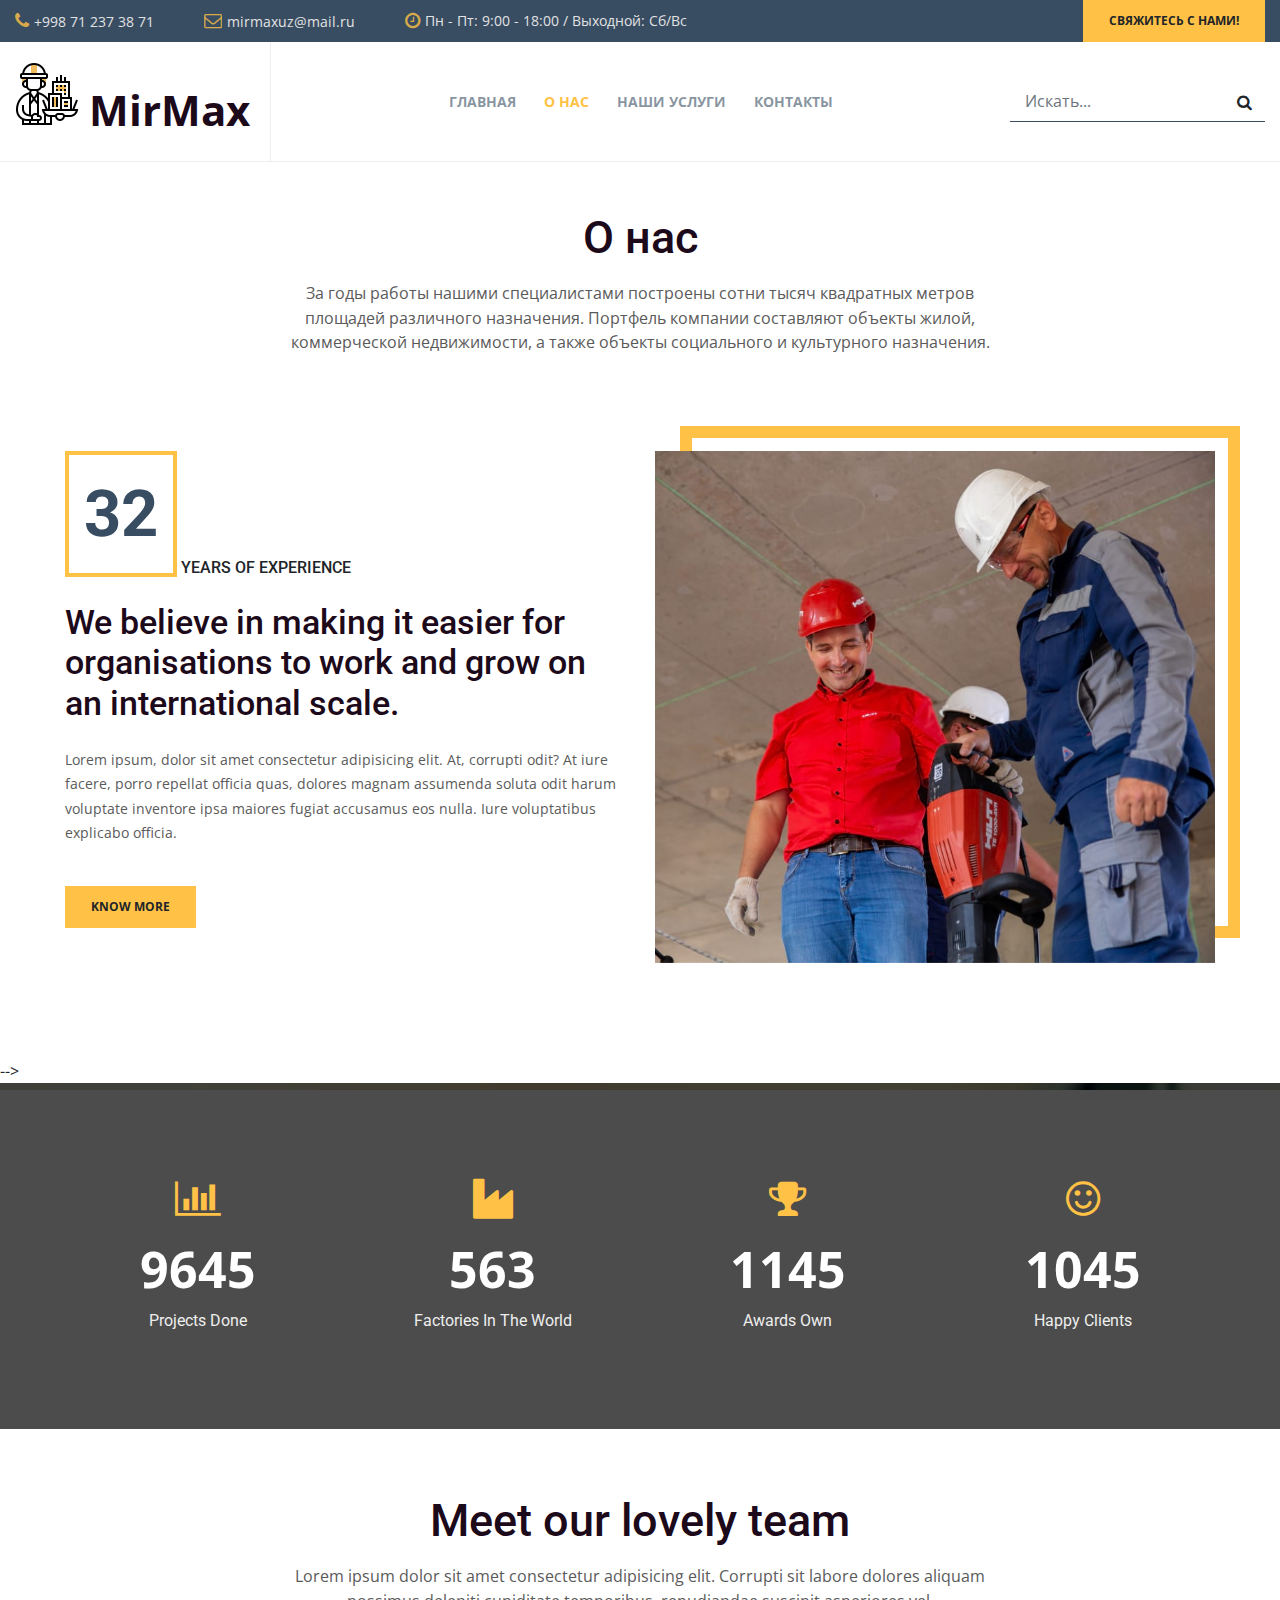
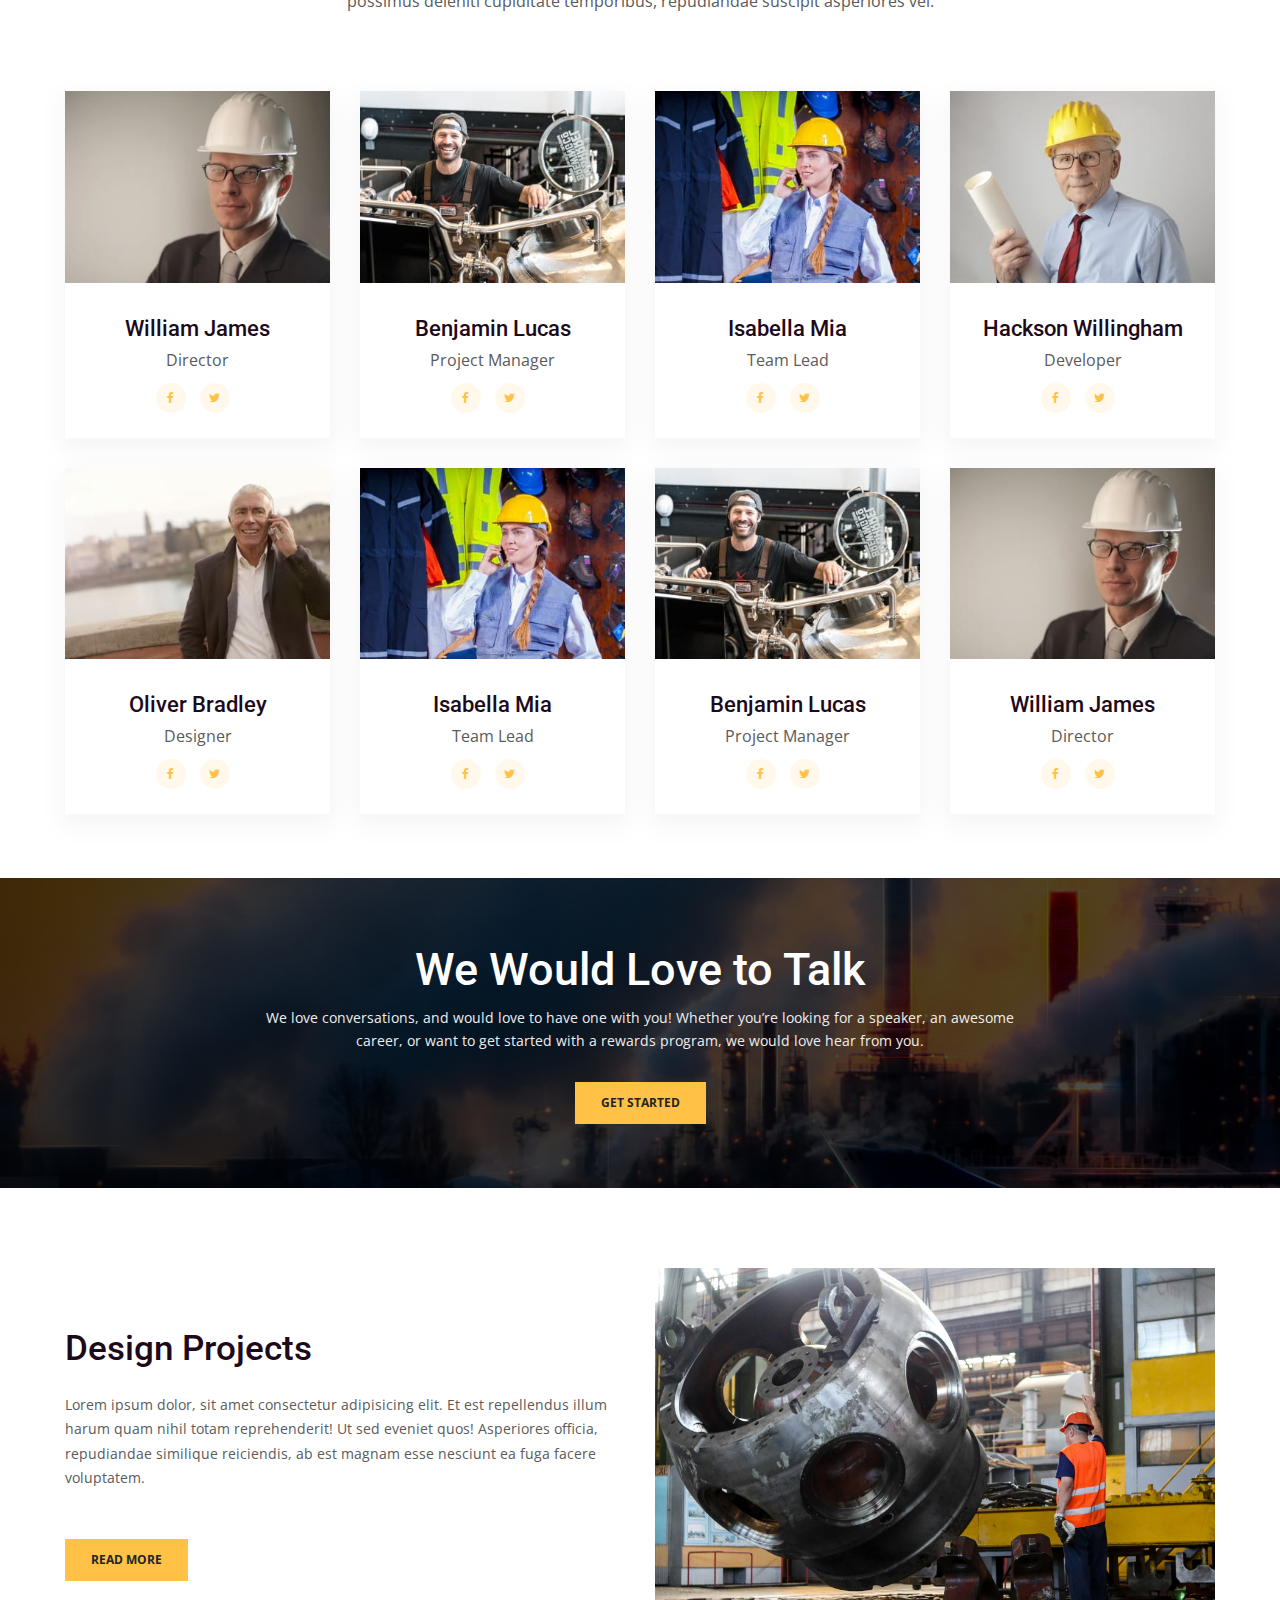
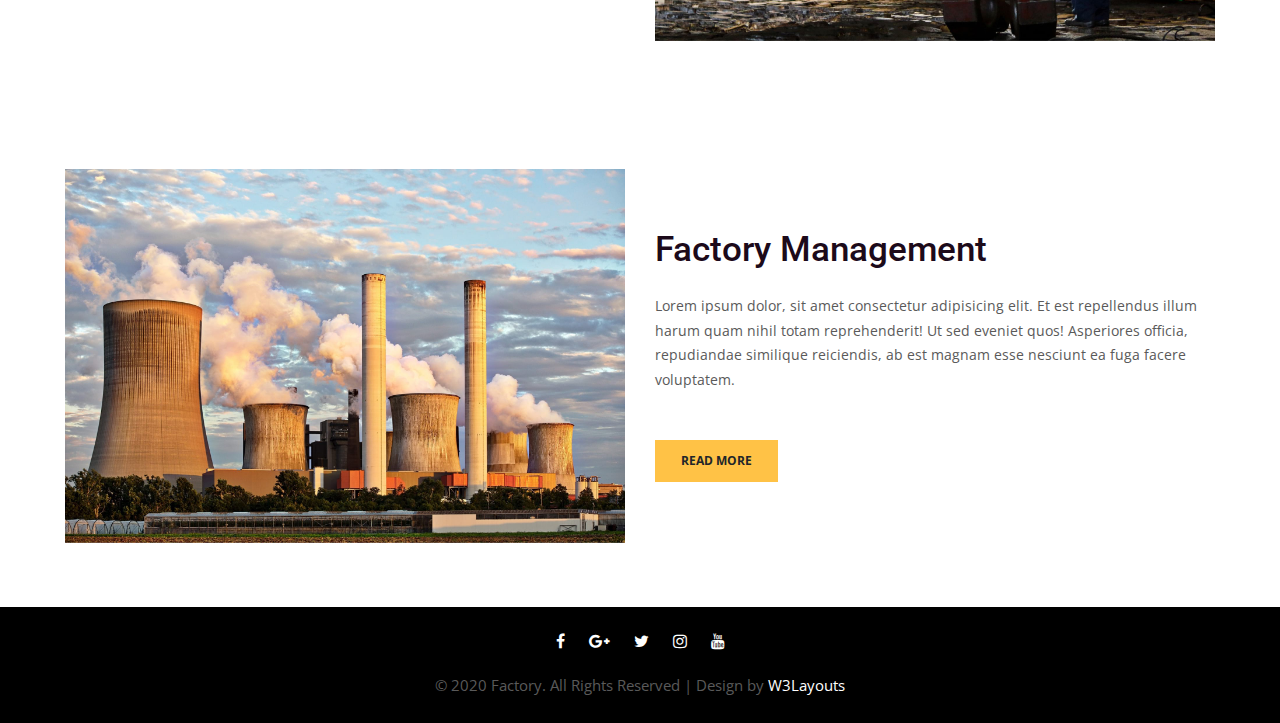
==== about.html @ 3bc9c76c "Add files via upload" ====
<!--
Author: W3layouts
Author URL: http://w3layouts.com
-->
<!doctype html>
<html lang="en">

<head>
  <!-- Required meta tags -->
  <meta charset="utf-8">
  <meta name="viewport" content="width=device-width, initial-scale=1, shrink-to-fit=no">

  <title>Factory an Industrial Category Bootstrap Responsive Website Template - About :: W3Layouts</title>

  <!-- Template CSS -->
  <link rel="stylesheet" href="assets/css/style-starter.css">

  <!-- web fonts -->
  <link href="//fonts.googleapis.com/css?family=Roboto:100,300,400,500,700,900&display=swap" rel="stylesheet">
  <link href="//fonts.googleapis.com/css?family=Open+Sans:300,400,600,700,800&display=swap" rel="stylesheet">
  <!-- /web fonts -->
  
</head>

<body>
<!-- top-header-strip -->
<header class="w3l-top-header-strip">
	<div class="hero-header-11">
		<div class="hero-header-11-content">
			<div class="main-header">
				<div class="container-fluid">
					<div class="d-grid grid-columns-auto">
						<div class="right-grid align-left d-grid">
							<div class="quick-links">
								<ul>
									<li>
										<span class="fa fa-phone" aria-hidden="true"></span>
										<a href="tel:+123-456-789">+998 71 237 38 71 </a>
									</li>
									<li>
										<span class="fa fa-envelope-o" aria-hidden="true"></span>
										<a href="mailto:mirmaxuz@mail.ru">mirmaxuz</a>@mail.ru</a></li>
									<li class="mobile-none">
										<span class="fa fa-clock-o" aria-hidden="true"></span>
										<p>Пн - Пт: 9:00 - 18:00 / Выходной: Сб/Вс</p>
									</li>
								</ul>
							</div>
							<div class="button align-right">
								<a href="contact.html" class="btn btn-primary theme-button">Свяжитесь с нами!</a>
							</div>
						</div>
					</div>
				</div>
			</div>
		</div>
	</div>
</header>
<!-- //top-header-strip -->

<!-- header -->
<header class="w3l-header">
	<div class="hero-header-11">
		<div class="hero-header-11-content">
			<div class="container-fluid">
				<nav class="navbar navbar-expand-lg navbar-light py-0 px-0">
					<a class="navbar-brand" href="index.html"><img src="assets/images/architect2.png" alt="" />MirMax</a>
					<!-- if logo is image enable this   
				<a class="navbar-brand" href="#index.html">
						<img src="image-path" alt="Your logo" title="Your logo" style="height:35px;" />
				</a> -->
					<button class="navbar-toggler collapsed" type="button" data-toggle="collapse" data-target="#navbarSupportedContent"
						aria-controls="navbarSupportedContent" aria-expanded="false" aria-label="Toggle navigation">
						<span class="navbar-toggler-icon fa icon-expand fa-bars"></span>
						<span class="navbar-toggler-icon fa icon-close fa-times"></span>
					</button>

					<div class="collapse navbar-collapse" id="navbarSupportedContent">
						<ul class="navbar-nav mx-auto">
							<li class="nav-item">
								<a class="nav-link" href="index.html">Главная <span class="sr-only">(current)</span></a>
							</li>
							<li class="nav-item active @@about-active">
								<a class="nav-link" href="about.html">О нас</a>
							</li>
							<li class="nav-item @@services-active">
								<a class="nav-link" href="services.html">Наши услуги</a>
							</li>
							<li class="nav-item  @@contact-active">
								<a class="nav-link" href="contact.html">Контакты</a>
							</li>
						</ul>
						<div class="form-inline ml-lg-3">
							<form action="#search-results" class="form-inline position-relative my-2 my-lg-0">
								<input class="form-control search" type="search" placeholder="Искать..." aria-label="Search" required>
								<button class="btn btn-search position-absolute" type="submit"><span class="fa fa-search" aria-hidden="true"></span></button>
							</form>
						</div>
					</div>
				</nav>
			</div>
		</div>
	</div>
</header>
<!-- //header -->
<div class="container pt-5" id="about">
  <div class="header-section text-center">
    <h2>О нас</h2>
    <p class="mt-3 mb-0">За годы работы нашими специалистами построены сотни тысяч квадратных метров площадей различного назначения.

      Портфель компании составляют объекты жилой, коммерческой недвижимости, а также объекты социального и культурного назначения.</p>
  </div>
</div>
<section class="w3l-about1" id="about">
   <div class="new-block py-5"> 
    <div class="container py-lg-5 py-md-4">
      <div class="row middle-section">
        <div class="col-lg-6 section-width align-self">
          <h5><span>32</span> years of experience</h5>
          <h2>We believe in making it easier for organisations to work and grow on an international scale.</h2>
          <p class="mt-4 pb-3">Lorem ipsum, dolor sit amet consectetur adipisicing elit. At, corrupti odit? At iure facere,
            porro repellat officia quas, dolores magnam assumenda soluta odit
            harum
            voluptate inventore ipsa maiores fugiat accusamus eos nulla. Iure voluptatibus explicabo officia.</p>
          <a href="about.html" class="btn btn-primary theme-button mt-4"> Know more</a>
        </div>
        <div class="col-lg-6 history-info mt-lg-0 mt-5 pt-lg-0 pt-md-4">
          <div class="position-relative img-border">
            <img src="assets/images/about.jpg" class="img-fluid video-popup-image" alt="about-image">
          </div>
        </div>
      </div>
    </div>
  </div> -->
</section>
<!-- stats -->
<section class="w3l-stats py-lg-5 py-4" id="stats">
  <div class="gallery-inner container py-md-5 py-4">
    <div class="row stats-con text-white">
      <div class="col-sm-3 col-6 stats_info counter_grid">
        <span class="fa fa-bar-chart"></span>
        <p class="counter">9645</p>
        <h4>Projects Done</h4>
      </div>
      <div class="col-sm-3 col-6 stats_info counter_grid1">
        <span class="fa fa-industry"></span>
        <p class="counter">563</p>
        <h4>Factories in the world</h4>
      </div>
      <div class="col-sm-3 col-6 stats_info counter_grid mt-sm-0 mt-5">
        <span class="fa fa-trophy"></span>
        <p class="counter">1145</p>
        <h4>Awards own</h4>
      </div>
      <div class="col-sm-3 col-6 stats_info counter_grid2 mt-sm-0 mt-5">
        <span class="fa fa-smile-o"></span>
        <p class="counter">1045</p>
        <h4>Happy Clients</h4>
      </div>
    </div>
  </div>
</section>
<!-- //stats -->
<section class="w3l-team" id="team">
  <div class="teams1 py-5">
    <div class="container py-lg-3">
      <div class="header-section text-center">
        <h3>Meet our lovely team</h3>
        <p class="mt-3 mb-5">Lorem ipsum dolor sit amet consectetur adipisicing elit. Corrupti sit labore dolores aliquam possimus deleniti cupiditate temporibus, repudiandae suscipit asperiores vel.</p>
        <div class="row text-center">
          <div class="item col-lg-3 col-md-4 col-sm-6">
            <div class="d-grid team-info">
              <div class="column">
                <a href="#url"><img src="assets/images/team1.jpg" alt="" class="img-fluid team-image" /></a>
              </div>
              <div class="column">
                <h3 class="name-pos"><a href="#url">William James</a></h3>
                <p>Director</p>
                <div class="social">
                  <a href="#facebook" class="facebook"><span class="fa fa-facebook" aria-hidden="true"></span></a>
                  <a href="#twitter" class="twitter"><span class="fa fa-twitter" aria-hidden="true"></span></a>
                </div>
              </div>
            </div>
          </div>
          <div class="item col-lg-3 col-md-4 col-sm-6">
            <div class="d-grid team-info">
              <div class="column">
                <a href="#url"><img src="assets/images/team2.jpg" alt="" class="img-fluid team-image" /></a>
              </div>
              <div class="column">
                <h3 class="name-pos"><a href="#url">Benjamin Lucas</a></h3>
                <p>Project Manager</p>
                <div class="social">
                  <a href="#facebook" class="facebook"><span class="fa fa-facebook" aria-hidden="true"></span></a>
                  <a href="#twitter" class="twitter"><span class="fa fa-twitter" aria-hidden="true"></span></a>
                </div>
              </div>
            </div>
          </div>
          <div class="item col-lg-3 col-md-4 col-sm-6">
            <div class="d-grid team-info">
              <div class="column">
                <a href="#url"><img src="assets/images/team3.jpg" alt="" class="img-fluid team-image" /></a>
              </div>
              <div class="column">
                <h3 class="name-pos"><a href="#url">Isabella Mia</a></h3>
                <p>Team Lead</p>
                <div class="social">
                  <a href="#facebook" class="facebook"><span class="fa fa-facebook" aria-hidden="true"></span></a>
                  <a href="#twitter" class="twitter"><span class="fa fa-twitter" aria-hidden="true"></span></a>
                </div>
              </div>
            </div>
          </div>
          <div class="item col-lg-3 col-md-4 col-sm-6">
            <div class="d-grid team-info">
              <div class="column">
                <a href="#url"><img src="assets/images/team4.jpg" alt="" class="img-fluid team-image" /></a>
              </div>
              <div class="column">
                <h3 class="name-pos"><a href="#url">Hackson Willingham</a></h3>
                <p>Developer</p>
                <div class="social">
                  <a href="#facebook" class="facebook"><span class="fa fa-facebook" aria-hidden="true"></span></a>
                  <a href="#twitter" class="twitter"><span class="fa fa-twitter" aria-hidden="true"></span></a>
                </div>
              </div>
            </div>
          </div>
          <div class="item col-lg-3 col-md-4 col-sm-6">
            <div class="d-grid team-info">
              <div class="column">
                <a href="#url"><img src="assets/images/team5.jpg" alt="" class="img-fluid team-image" /></a>
              </div>
              <div class="column">
                <h3 class="name-pos"><a href="#url">Oliver Bradley</a></h3>
                <p>Designer</p>
                <div class="social">
                  <a href="#facebook" class="facebook"><span class="fa fa-facebook" aria-hidden="true"></span></a>
                  <a href="#twitter" class="twitter"><span class="fa fa-twitter" aria-hidden="true"></span></a>
                </div>
              </div>
            </div>
          </div>
          <div class="item col-lg-3 col-md-4 col-sm-6">
            <div class="d-grid team-info">
              <div class="column">
                <a href="#url"><img src="assets/images/team3.jpg" alt="" class="img-fluid team-image" /></a>
              </div>
              <div class="column">
                <h3 class="name-pos"><a href="#url">Isabella Mia</a></h3>
                <p>Team Lead</p>
                <div class="social">
                  <a href="#facebook" class="facebook"><span class="fa fa-facebook" aria-hidden="true"></span></a>
                  <a href="#twitter" class="twitter"><span class="fa fa-twitter" aria-hidden="true"></span></a>
                </div>
              </div>
            </div>
          </div>
          <div class="item col-lg-3 col-md-4 col-sm-6">
            <div class="d-grid team-info">
              <div class="column">
                <a href="#url"><img src="assets/images/team2.jpg" alt="" class="img-fluid team-image" /></a>
              </div>
              <div class="column">
                <h3 class="name-pos"><a href="#url">Benjamin Lucas</a></h3>
                <p>Project Manager</p>
                <div class="social">
                  <a href="#facebook" class="facebook"><span class="fa fa-facebook" aria-hidden="true"></span></a>
                  <a href="#twitter" class="twitter"><span class="fa fa-twitter" aria-hidden="true"></span></a>
                </div>
              </div>
            </div>
          </div>
          
          <div class="item col-lg-3 col-md-4 col-sm-6">
            <div class="d-grid team-info">
              <div class="column">
                <a href="#url"><img src="assets/images/team1.jpg" alt="" class="img-fluid team-image" /></a>
              </div>
              <div class="column">
                <h3 class="name-pos"><a href="#url">William James</a></h3>
                <p>Director</p>
                <div class="social">
                  <a href="#facebook" class="facebook"><span class="fa fa-facebook" aria-hidden="true"></span></a>
                  <a href="#twitter" class="twitter"><span class="fa fa-twitter" aria-hidden="true"></span></a>
                </div>
              </div>
            </div>
          </div>
        </div>
      </div>
    </div>
  </div>
</section>
<section class="w3l-about2 py-5">
  <div class="container py-lg-3">
    <div class="header-section white text-center">
      <h3>We Would Love to Talk</h3>
      <p>We love conversations, and would love to have one with you! Whether you’re looking for a speaker, an awesome career, or want to get started with a rewards program, we would love hear from you.</p>
    </div>
    <a href="contact.html" class="theme-button btn-primary btn">Get Started</a>

  </div>
</section>
<!-- about -->
<section class="w3l-about3 py-5">
    <div class="container py-lg-3 mt-3">
        <div class="row align-items-center">
            <div class="col-md-6 book-info">
                <h3 class="mb-md-4 mb-3">Design Projects</h3>
                <p class="mb-md-5 mb-4">Lorem ipsum dolor, sit amet consectetur adipisicing elit. Et est repellendus illum harum quam nihil totam reprehenderit! Ut sed eveniet quos! Asperiores officia, repudiandae similique reiciendis, ab est magnam esse nesciunt ea fuga facere voluptatem.</p>
                <a href="#URL" class="btn btn-primary theme-button">Read More</a>
            </div>
            <div class="col-md-6 mt-md-0 mt-4">
               <img src="assets/images/mainslide3.jpg" class="img-fluid" alt="" />
            </div>
        </div>
    </div>
</section>
<!-- //about -->
<!-- about -->
<section class="w3l-about3 py-5">
    <div class="container py-lg-3">
        <div class="row align-items-center">
            <div class="col-md-6">
               <img src="assets/images/mainslide1.jpg" class="img-fluid" alt="" />
            </div>
            <div class="col-md-6 book-info mt-md-0 mt-4">
                <h3 class="mb-md-4 mb-3">Factory Management</h3>
                <p class="mb-md-5 mb-4">Lorem ipsum dolor, sit amet consectetur adipisicing elit. Et est repellendus illum harum quam nihil totam reprehenderit! Ut sed eveniet quos! Asperiores officia, repudiandae similique reiciendis, ab est magnam esse nesciunt ea fuga facere voluptatem.</p>
                <a href="#URL" class="btn btn-primary theme-button">Read More</a>
            </div>
        </div>
    </div>
</section>
<!-- //about -->

<!-- footer -->
<footer class="w3l-footer-29-main" id="footer">
  <!-- <div class="footer-29 py-5">
    <div class="container pb-lg-3">
      <div class="row footer-top-29">
        <div class="col-lg-4 col-md-6 footer-list-29 footer-1 mt-md-4">
          <h1 class="footer-logo"><a class="footer-logo mb-md-3 mb-2" href="#url"><img src="assets/images/logo-icon.png" alt="" />Factory</a></h1>
          <p>Lorem ipsum dolor sit amet consectetur adipisicing elit. Iste mollitia deserunt repudiandae, ut minus assumenda architecto illum eaque
            odio temporibus.</p>
        </div>
        <div class="col-lg-2 col-md-6 footer-list-29 footer-2 mt-5">
          <h6 class="footer-title-29">Explore More</h6>
          <ul>
            <li><a href="#gallery.html">Gallery</a></li>
            <li><a href="#blog.html">Blog</a></li>
            <li><a href="#landing-single.html">Landing Page</a></li>
            <li><a href="#url">Privacy Policy</a></li>
            <li><a href="#url">Terms and conditions</a></li>
          </ul>
        </div>
        <div class="col-lg-4 col-md-6 footer-list-29 footer-3 mt-5">
          <div class="properties">
            <h6 class="footer-title-29">Latest From Blog</h6>
            <a class="d-grid twitter-feed" href="#blog-single.html">
              <img src="assets/images/img4.jpg" class="img-fluid" alt="">
              <p>Industrial Factory Luxury Residence in Forest<br>

                <label class="small"><span class="fa fa-clock-o"></span> Jan 02, 2020</label>
              </p>
            </a>
            <a class="d-grid twitter-feed" href="#blog-single.html">
              <img src="assets/images/img6.jpg" class="img-fluid" alt="">
              <p>Industrial Factory Luxury Residence in Forest<br>

                <label class="small"><span class="fa fa-clock-o"></span> Feb 18, 2020</label></p>
            </a>
            <a class="d-grid twitter-feed" href="#blog-single.html">
              <img src="assets/images/img8.jpg" class="img-fluid" alt="">
              <p>Industrial Factory Luxury Residence in Forest<br>

                <label class="small"><span class="fa fa-clock-o"></span> Apr 08, 2020</label></p>
            </a>
          </div>
        </div>
        <div class="col-lg-2 col-md-6 footer-list-29 footer-4 mt-5">
          <h6 class="footer-title-29">Quick Links</h6>
          <ul>
            <li><a href="index.html">Home</a></li>
            <li><a href="about.html">About</a></li>
            <li><a href="services.html">Services</a></li>
            <li><a href="#blog.html"> Blog</a></li>
            <li><a href="contact.html">Contact</a></li>
          </ul>
        </div>
      </div>
    </div>
  </div> -->
  <div id="footers14-block" class="py-3">
    <div class="container">
      <div class="footers14-bottom text-center">
        <div class="social">
          <a href="#facebook" class="facebook"><span class="fa fa-facebook" aria-hidden="true"></span></a>
          <a href="#google" class="google"><span class="fa fa-google-plus" aria-hidden="true"></span></a>
          <a href="#twitter" class="twitter"><span class="fa fa-twitter" aria-hidden="true"></span></a>
          <a href="#instagram" class="instagram"><span class="fa fa-instagram" aria-hidden="true"></span></a>
          <a href="#youtube" class="youtube"><span class="fa fa-youtube" aria-hidden="true"></span></a>
        </div>
        <div class="copyright mt-1">
          <p>&copy; 2020 Factory. All Rights Reserved | Design by <a href="https://w3layouts.com/">W3Layouts</a></p>
        </div>
      </div>
    </div>
  </div>

  <!-- move top -->
  <button onclick="topFunction()" id="movetop" title="Go to top">
    <span class="fa fa-angle-up" aria-hidden="true"></span>
  </button>
  <script>
    // When the user scrolls down 20px from the top of the document, show the button
    window.onscroll = function () {
      scrollFunction()
    };

    function scrollFunction() {
      if (document.body.scrollTop > 20 || document.documentElement.scrollTop > 20) {
        document.getElementById("movetop").style.display = "block";
      } else {
        document.getElementById("movetop").style.display = "none";
      }
    }

    // When the user clicks on the button, scroll to the top of the document
    function topFunction() {
      document.body.scrollTop = 0;
      document.documentElement.scrollTop = 0;
    }
  </script>
  <!-- /move top -->

</footer>
<!-- Footer -->

<!-- jQuery  -->
<script src="assets/js/jquery-3.4.1.slim.min.js"></script>

<!-- Template JavaScript -->
<script src="assets/js/owl.carousel.js"></script>

<!-- script for banner slider -->
<script>
  $(document).ready(function () {
    $('.owl-one').owlCarousel({
      loop: false,
      margin: 0,
      nav: false,
      responsiveClass: true,
      autoplay: true,
      autoplayTimeout: 5000,
      autoplaySpeed: 1000,
      autoplayHoverPause: false,
      responsive: {
        0: {
          items: 1,
          nav: false
        },
        480: {
          items: 1,
          nav: false
        },
        667: {
          items: 1,
          nav: true
        },
        1000: {
          items: 1,
          nav: true
        }
      }
    })
  })
</script>
<!-- //script banner slider  -->

<!-- script for testimonials -->
<script>
  $(document).ready(function () {
    $('.owl-two').owlCarousel({
      loop: true,
      margin: 0,
      nav: false,
      responsiveClass: true,
      autoplay: true,
      autoplayTimeout: 5000,
      autoplaySpeed: 1000,
      autoplayHoverPause: false,
      responsive: {
        0: {
          items: 1,
          nav: false
        },
        480: {
          items: 1,
          nav: false
        },
        667: {
          items: 1,
          nav: false
        },
        1000: {
          items: 1,
          nav: false
        }
      }
    })
  })
</script>
<!-- //testimonials owlcarousel -->

<!-- for blog carousel slider -->
<script>
  $(document).ready(function () {
    $('.owl-three').owlCarousel({
      loop: true,
      stagePadding: 30,
      margin: 30,
      autoplay: true,
      autoplayTimeout: 5000,
      autoplaySpeed: 1000,
      autoplayHoverPause: false,
      nav: false,
      responsive: {
        0: {
          items: 1
        },
        600: {
          items: 2
        },
        1000: {
          items: 3
        }
      }
    })
  })
</script>
<!-- //for blog carousel slider -->

<!-- disable body scroll which navbar is in active -->
<script>
  $(function () {
    $('.navbar-toggler').click(function () {
      $('body').toggleClass('noscroll');
    })
  });
</script>
<!-- disable body scroll which navbar is in active -->

<!-- stats number counter-->
<script src="assets/js/jquery.waypoints.min.js"></script>
<script src="assets/js/jquery.countup.js"></script>
<script>
  $('.counter').countUp();
</script>
<!-- //stats number counter -->

<!-- Bootstrap JS -->
<script src="assets/js/bootstrap.min.js"></script>

</body>

</html>
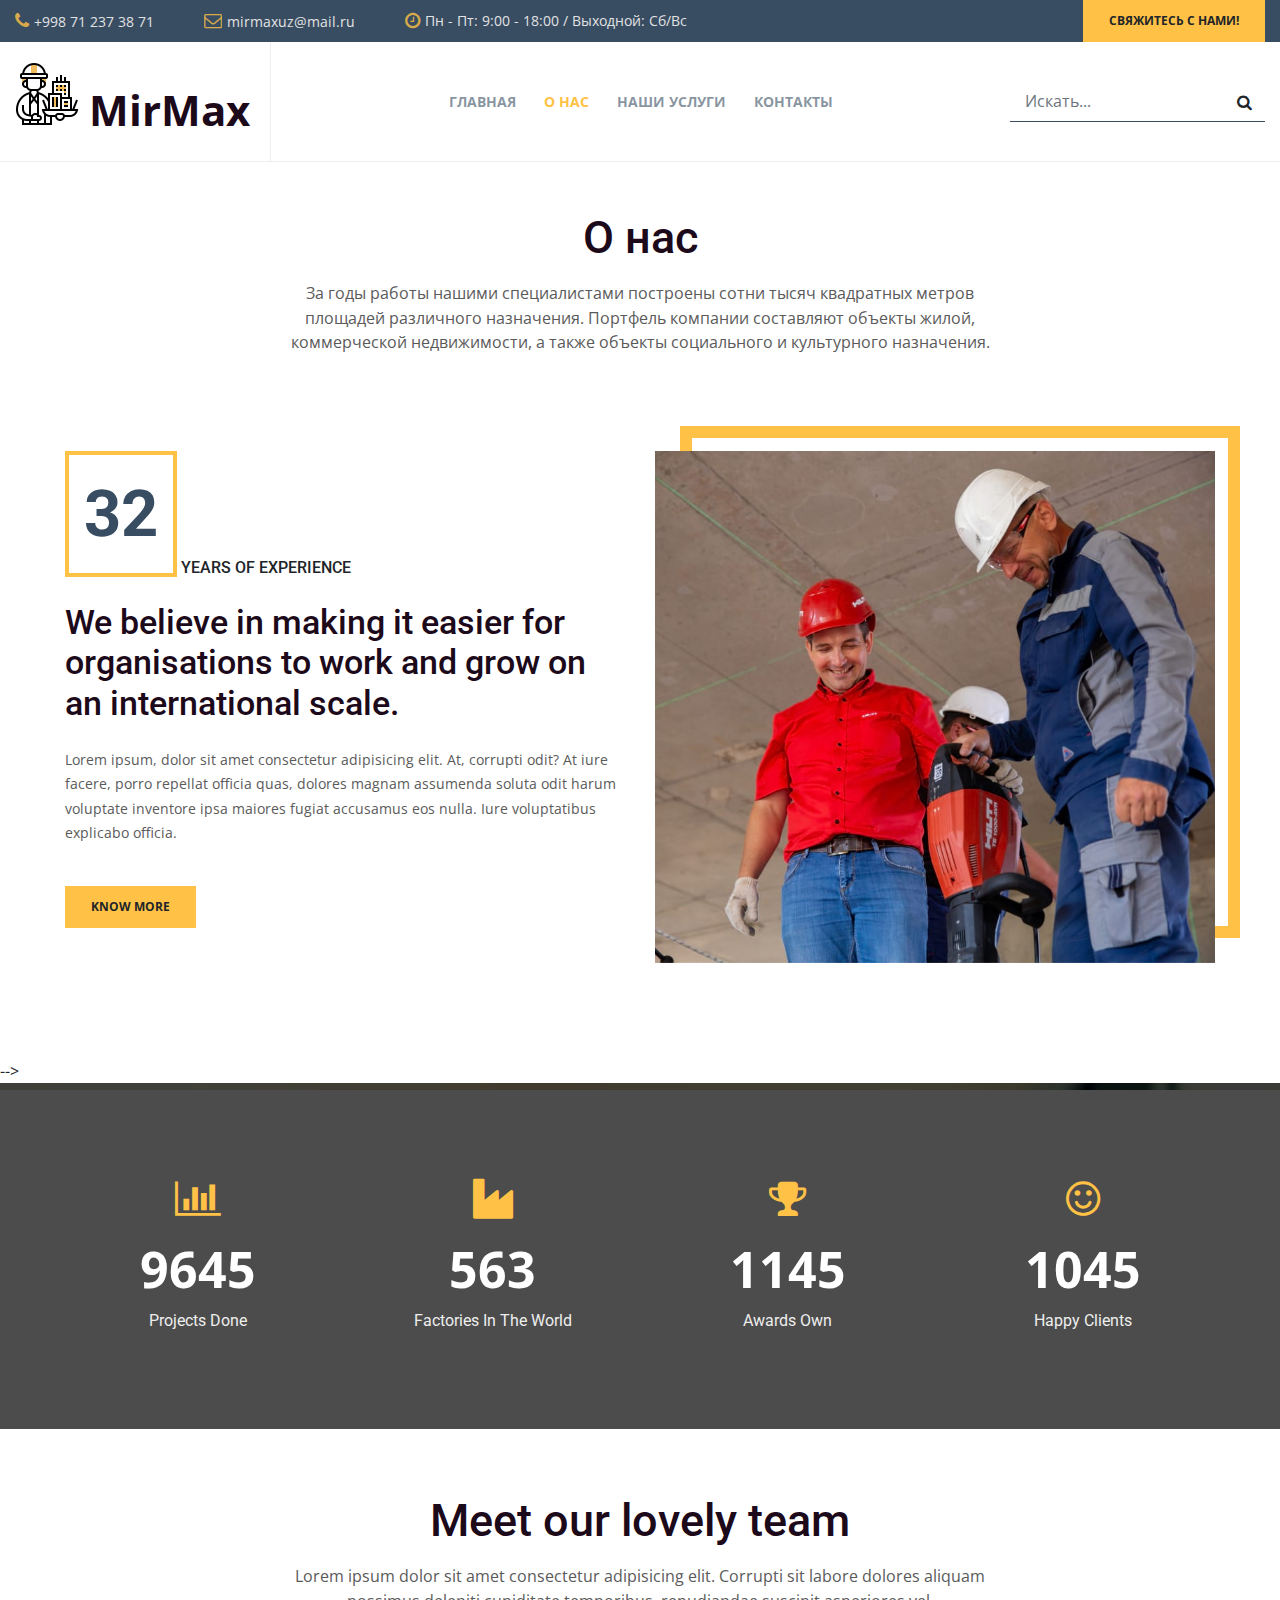
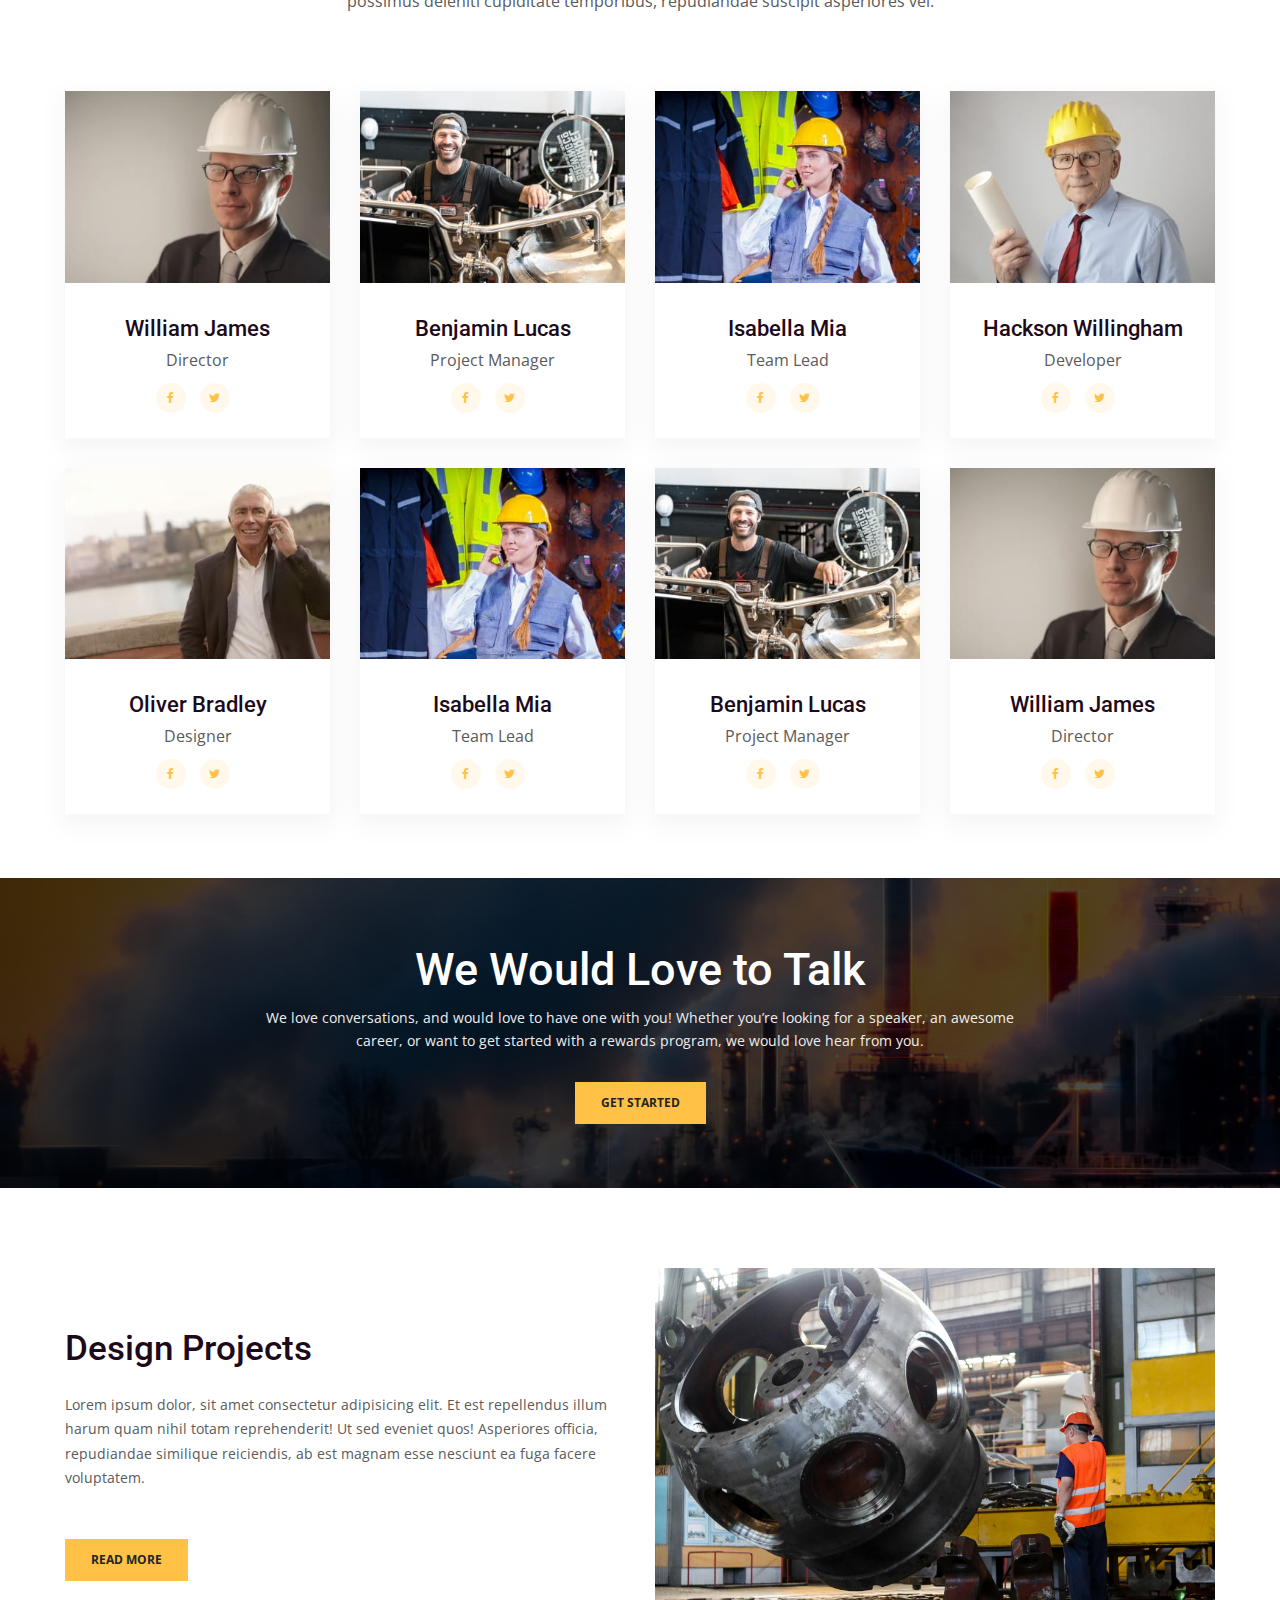
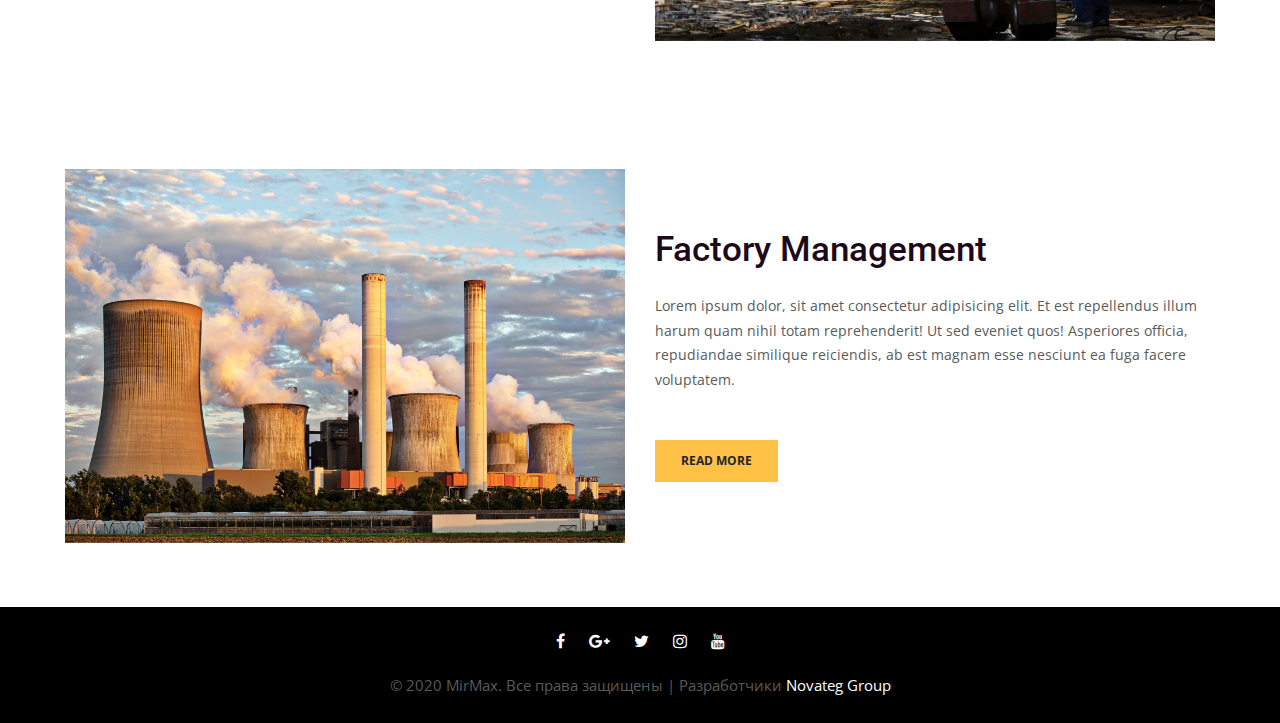
==== commit 8e5fdb13: "Add files via upload" ====
--- a/about.html
+++ b/about.html
@@ -405,8 +405,7 @@
           <a href="#youtube" class="youtube"><span class="fa fa-youtube" aria-hidden="true"></span></a>
         </div>
         <div class="copyright mt-1">
-          <p>&copy; 2020 Factory. All Rights Reserved | Design by <a href="https://w3layouts.com/">W3Layouts</a></p>
-        </div>
+          <p>&copy; 2020 MirMax. Все права защищены | Разработчики <a href="https://novateg.com/">Novateg Group</a></p>        </div>
       </div>
     </div>
   </div>
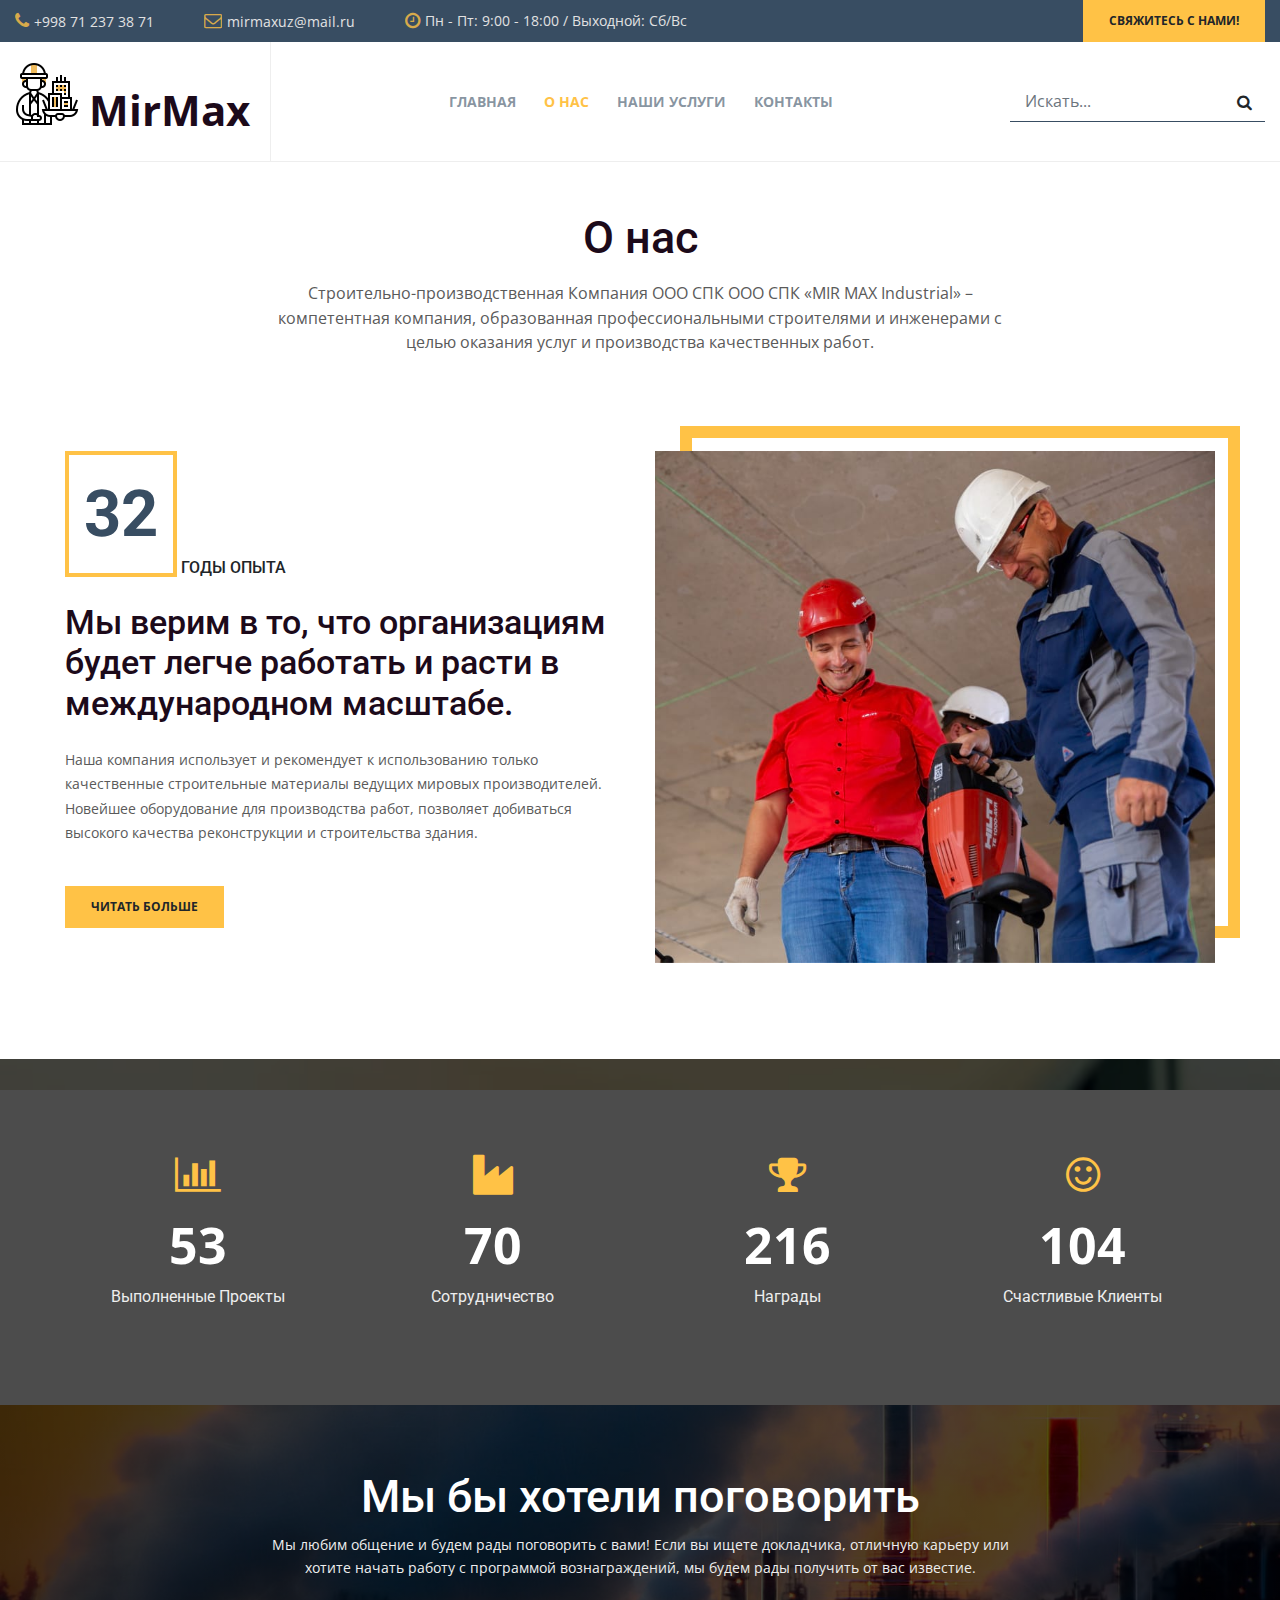
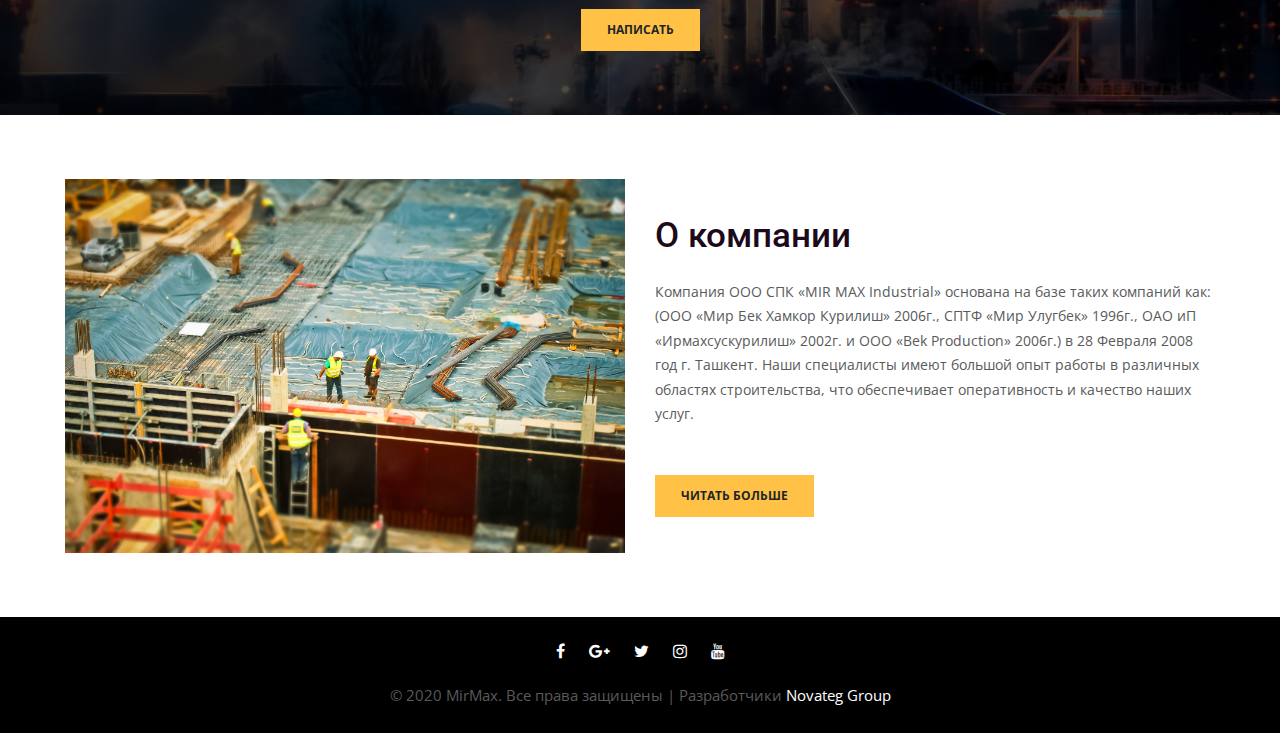
==== commit cef892df: "Add files via upload" ====
--- a/about.html
+++ b/about.html
@@ -10,7 +10,7 @@
   <meta charset="utf-8">
   <meta name="viewport" content="width=device-width, initial-scale=1, shrink-to-fit=no">
 
-  <title>Factory an Industrial Category Bootstrap Responsive Website Template - About :: W3Layouts</title>
+  <title>MirMax Indurstrial</title>
 
   <!-- Template CSS -->
   <link rel="stylesheet" href="assets/css/style-starter.css">
@@ -106,9 +106,7 @@
 <div class="container pt-5" id="about">
   <div class="header-section text-center">
     <h2>О нас</h2>
-    <p class="mt-3 mb-0">За годы работы нашими специалистами построены сотни тысяч квадратных метров площадей различного назначения.
-
-      Портфель компании составляют объекты жилой, коммерческой недвижимости, а также объекты социального и культурного назначения.</p>
+    <p class="mt-3 mb-0">Строительно-производственная Компания OOO СПК ООО СПК «MIR MAX Industrial» – компетентная компания, образованная профессиональными строителями и инженерами с целью оказания услуг и производства качественных работ.</p>
   </div>
 </div>
 <section class="w3l-about1" id="about">
@@ -116,13 +114,10 @@
     <div class="container py-lg-5 py-md-4">
       <div class="row middle-section">
         <div class="col-lg-6 section-width align-self">
-          <h5><span>32</span> years of experience</h5>
-          <h2>We believe in making it easier for organisations to work and grow on an international scale.</h2>
-          <p class="mt-4 pb-3">Lorem ipsum, dolor sit amet consectetur adipisicing elit. At, corrupti odit? At iure facere,
-            porro repellat officia quas, dolores magnam assumenda soluta odit
-            harum
-            voluptate inventore ipsa maiores fugiat accusamus eos nulla. Iure voluptatibus explicabo officia.</p>
-          <a href="about.html" class="btn btn-primary theme-button mt-4"> Know more</a>
+          <h5><span>32</span> Годы опыта</h5>
+          <h2>Мы верим в то, что организациям будет легче работать и расти в международном масштабе.</h2>
+          <p class="mt-4 pb-3">Наша компания использует и рекомендует к использованию только качественные строительные материалы ведущих мировых производителей. Новейшее оборудование для производства работ, позволяет добиваться высокого качества реконструкции и строительства здания.</p>
+          <a href="services.html" class="btn btn-primary theme-button mt-4"> Читать больше</a>
         </div>
         <div class="col-lg-6 history-info mt-lg-0 mt-5 pt-lg-0 pt-md-4">
           <div class="position-relative img-border">
@@ -131,7 +126,7 @@
         </div>
       </div>
     </div>
-  </div> -->
+  </div>
 </section>
 <!-- stats -->
 <section class="w3l-stats py-lg-5 py-4" id="stats">
@@ -139,29 +134,29 @@
     <div class="row stats-con text-white">
       <div class="col-sm-3 col-6 stats_info counter_grid">
         <span class="fa fa-bar-chart"></span>
-        <p class="counter">9645</p>
-        <h4>Projects Done</h4>
+        <p class="counter">53</p>
+        <h4>Выполненные проекты</h4>
       </div>
       <div class="col-sm-3 col-6 stats_info counter_grid1">
         <span class="fa fa-industry"></span>
-        <p class="counter">563</p>
-        <h4>Factories in the world</h4>
+        <p class="counter">70</p>
+        <h4>Сотрудничество</h4>
       </div>
       <div class="col-sm-3 col-6 stats_info counter_grid mt-sm-0 mt-5">
         <span class="fa fa-trophy"></span>
-        <p class="counter">1145</p>
-        <h4>Awards own</h4>
+        <p class="counter">216</p>
+        <h4>Награды</h4>
       </div>
       <div class="col-sm-3 col-6 stats_info counter_grid2 mt-sm-0 mt-5">
         <span class="fa fa-smile-o"></span>
-        <p class="counter">1045</p>
-        <h4>Happy Clients</h4>
+        <p class="counter">104</p>
+        <h4>Счастливые клиенты</h4>
       </div>
     </div>
   </div>
 </section>
 <!-- //stats -->
-<section class="w3l-team" id="team">
+<!-- <section class="w3l-team" id="team">
   <div class="teams1 py-5">
     <div class="container py-lg-3">
       <div class="header-section text-center">
@@ -293,19 +288,19 @@
       </div>
     </div>
   </div>
-</section>
+</section> -->
 <section class="w3l-about2 py-5">
   <div class="container py-lg-3">
     <div class="header-section white text-center">
-      <h3>We Would Love to Talk</h3>
-      <p>We love conversations, and would love to have one with you! Whether you’re looking for a speaker, an awesome career, or want to get started with a rewards program, we would love hear from you.</p>
-    </div>
-    <a href="contact.html" class="theme-button btn-primary btn">Get Started</a>
+      <h3>Мы бы хотели поговорить</h3>
+      <p>Мы любим общение и будем рады поговорить с вами! Если вы ищете докладчика, отличную карьеру или хотите начать работу с программой вознаграждений, мы будем рады получить от вас известие.</p>
+    </div>
+    <a href="contact.html" class="theme-button btn-primary btn">Написать</a>
 
   </div>
 </section>
 <!-- about -->
-<section class="w3l-about3 py-5">
+<!-- <section class="w3l-about3 py-5">
     <div class="container py-lg-3 mt-3">
         <div class="row align-items-center">
             <div class="col-md-6 book-info">
@@ -318,19 +313,19 @@
             </div>
         </div>
     </div>
-</section>
+</section> -->
 <!-- //about -->
 <!-- about -->
 <section class="w3l-about3 py-5">
     <div class="container py-lg-3">
         <div class="row align-items-center">
             <div class="col-md-6">
-               <img src="assets/images/mainslide1.jpg" class="img-fluid" alt="" />
+               <img src="assets/images/dd.jpg" class="img-fluid" alt="" />
             </div>
             <div class="col-md-6 book-info mt-md-0 mt-4">
-                <h3 class="mb-md-4 mb-3">Factory Management</h3>
-                <p class="mb-md-5 mb-4">Lorem ipsum dolor, sit amet consectetur adipisicing elit. Et est repellendus illum harum quam nihil totam reprehenderit! Ut sed eveniet quos! Asperiores officia, repudiandae similique reiciendis, ab est magnam esse nesciunt ea fuga facere voluptatem.</p>
-                <a href="#URL" class="btn btn-primary theme-button">Read More</a>
+                <h3 class="mb-md-4 mb-3">О компании</h3>
+                <p class="mb-md-5 mb-4">Компания ООО СПК «MIR MAX Industrial» основана на базе таких компаний как: (ООО «Мир Бек Хамкор Курилиш» 2006г., СПТФ «Мир Улугбек» 1996г.,  ОАО иП «Ирмахсускурилиш» 2002г. и OOO «Bek Production» 2006г.) в 28 Февраля 2008 год г. Ташкент. Наши специалисты имеют большой опыт работы в различных областях строительства, что обеспечивает оперативность и качество наших услуг.</p>
+                <a href="services.html" class="btn btn-primary theme-button">Читать больше</a>
             </div>
         </div>
     </div>
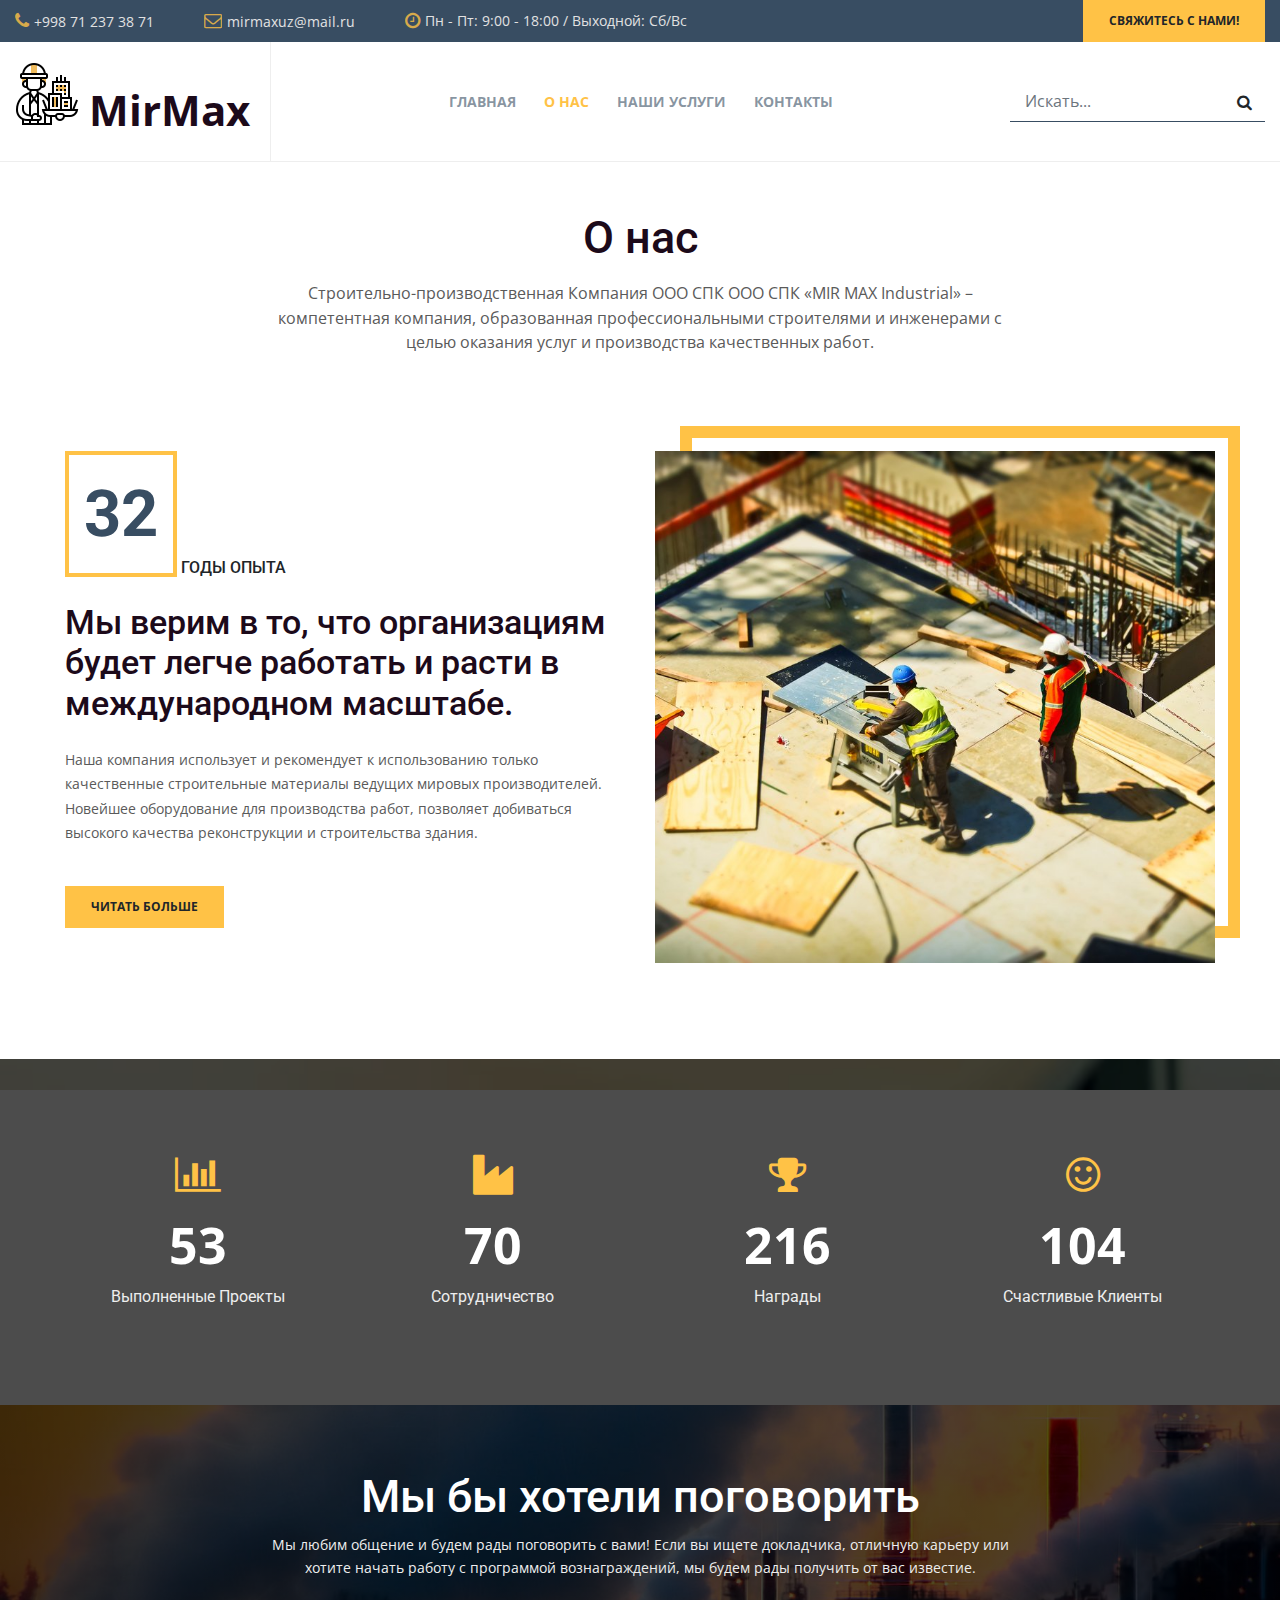
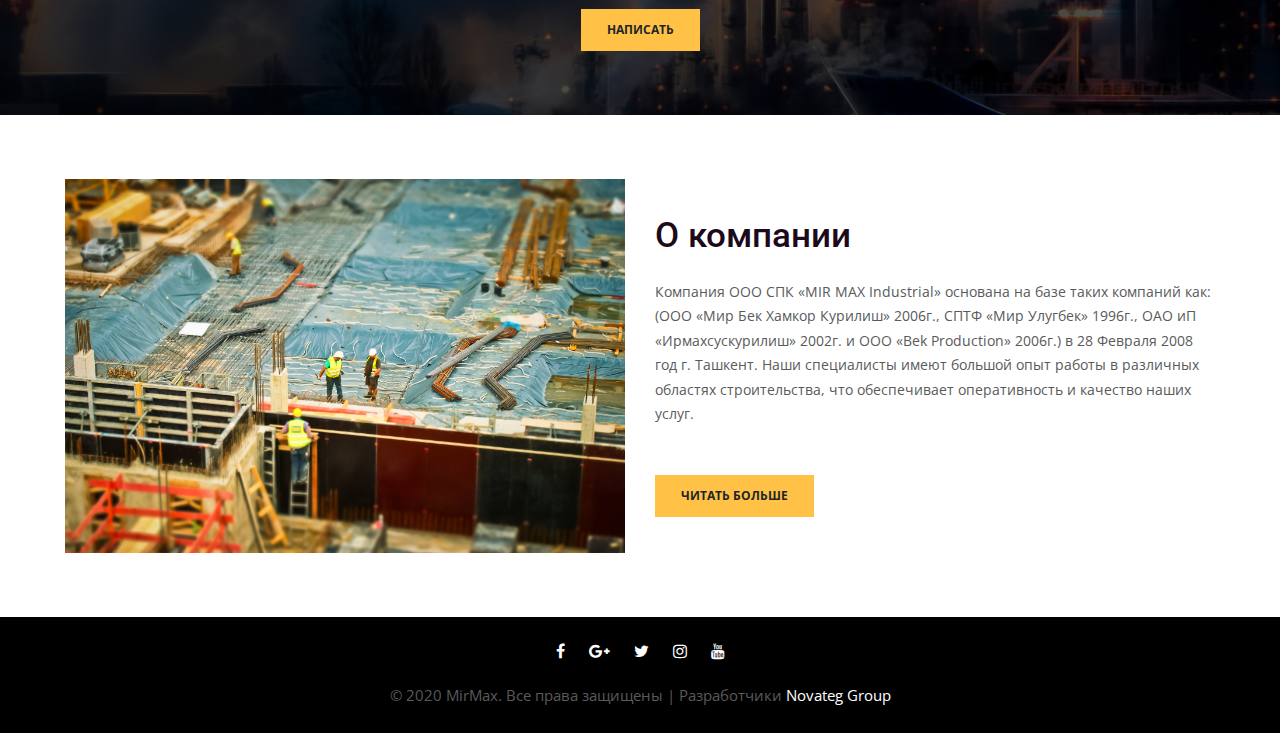
==== commit 7de34aa4: "Add files via upload" ====
--- a/about.html
+++ b/about.html
@@ -121,7 +121,7 @@
         </div>
         <div class="col-lg-6 history-info mt-lg-0 mt-5 pt-lg-0 pt-md-4">
           <div class="position-relative img-border">
-            <img src="assets/images/about.jpg" class="img-fluid video-popup-image" alt="about-image">
+            <img src="assets/images/aboutus-img.jpg" class="img-fluid video-popup-image" alt="about-image">
           </div>
         </div>
       </div>
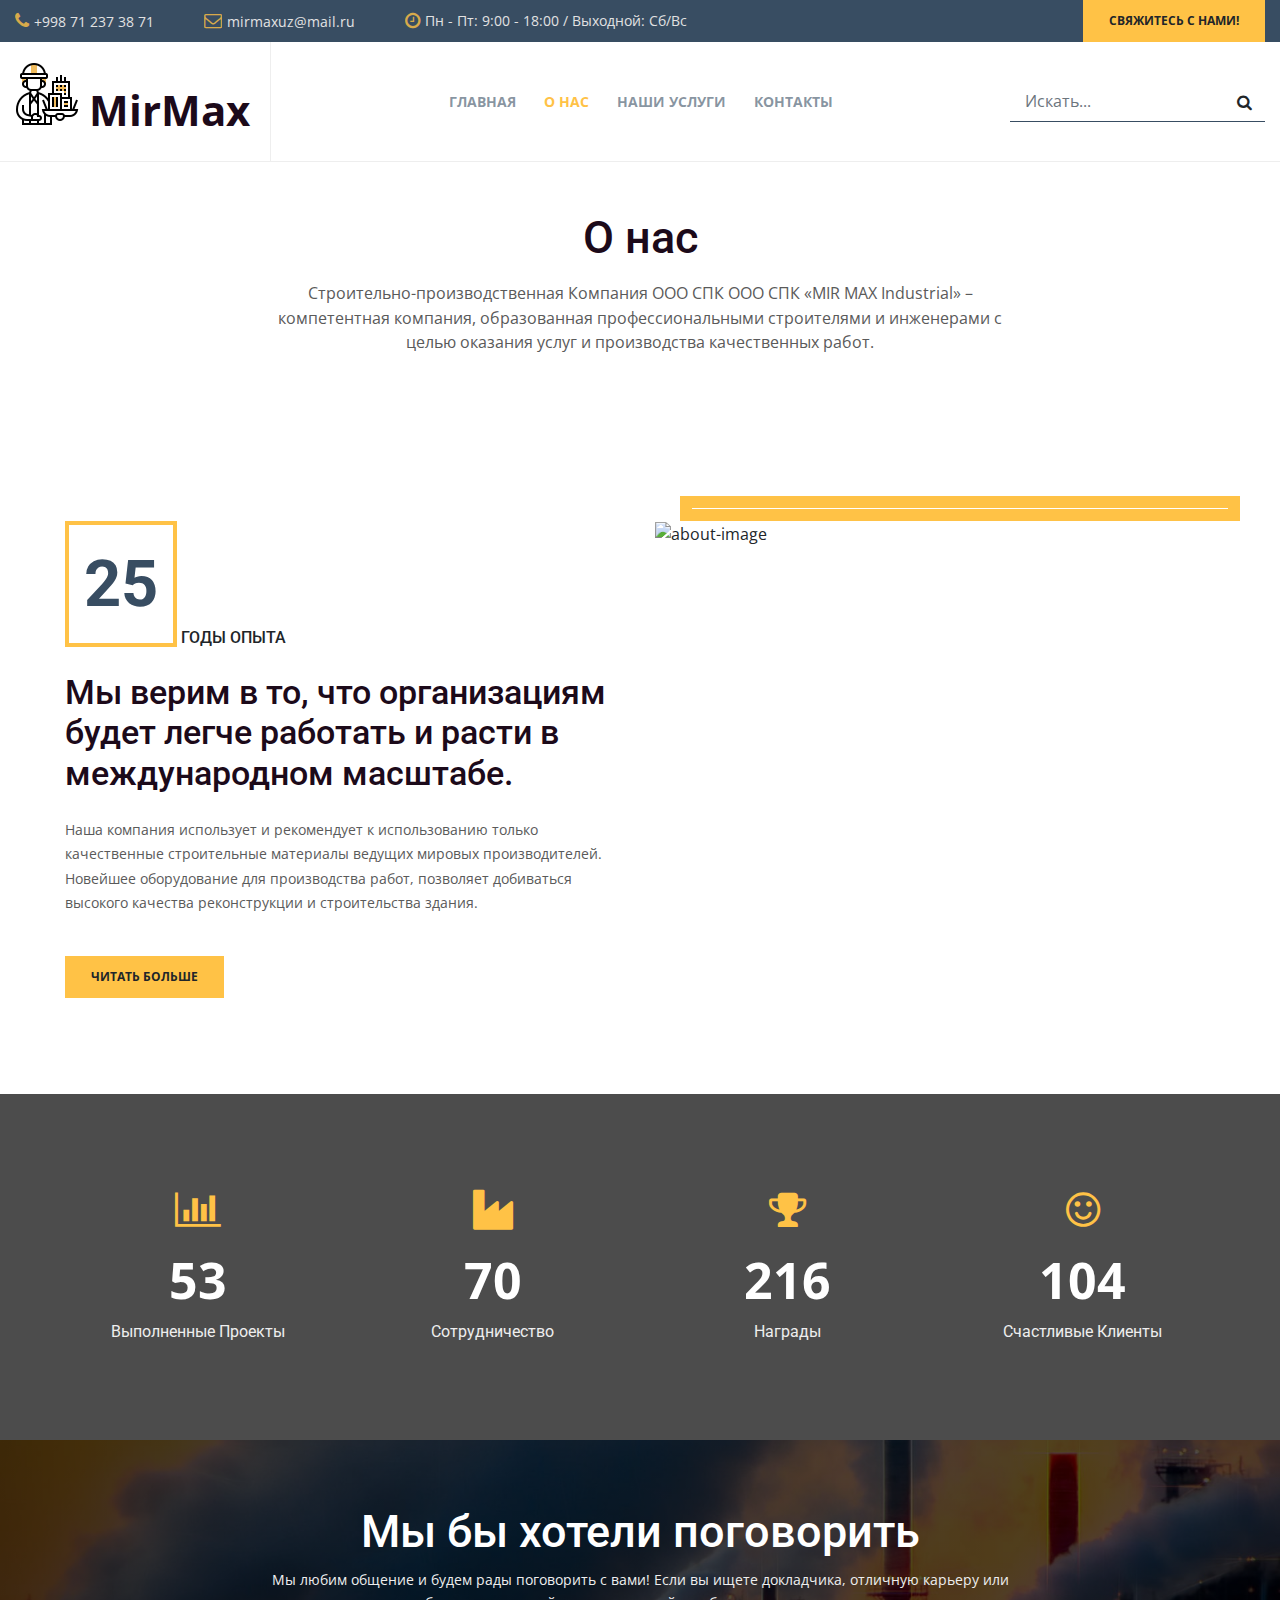
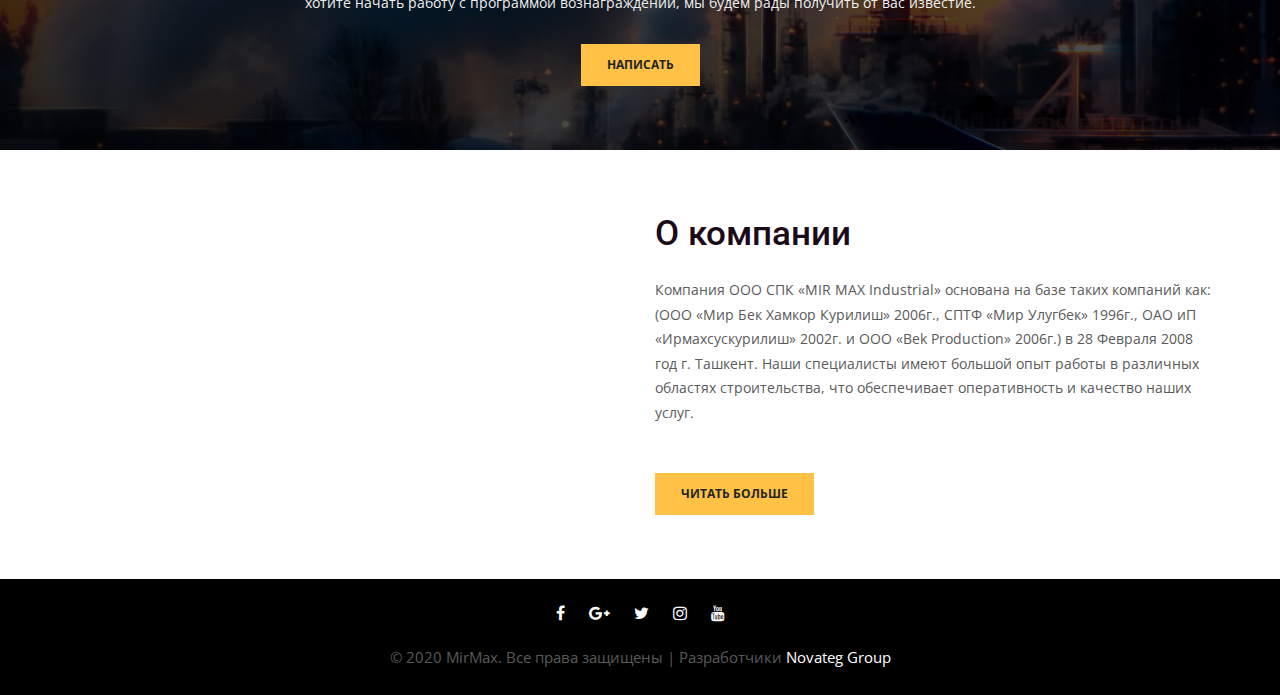
==== commit 5d433b66: "Add files via upload" ====
--- a/about.html
+++ b/about.html
@@ -114,14 +114,14 @@
     <div class="container py-lg-5 py-md-4">
       <div class="row middle-section">
         <div class="col-lg-6 section-width align-self">
-          <h5><span>32</span> Годы опыта</h5>
+          <h5><span>25</span> Годы опыта</h5>
           <h2>Мы верим в то, что организациям будет легче работать и расти в международном масштабе.</h2>
           <p class="mt-4 pb-3">Наша компания использует и рекомендует к использованию только качественные строительные материалы ведущих мировых производителей. Новейшее оборудование для производства работ, позволяет добиваться высокого качества реконструкции и строительства здания.</p>
           <a href="services.html" class="btn btn-primary theme-button mt-4"> Читать больше</a>
         </div>
         <div class="col-lg-6 history-info mt-lg-0 mt-5 pt-lg-0 pt-md-4">
           <div class="position-relative img-border">
-            <img src="assets/images/aboutus-img.jpg" class="img-fluid video-popup-image" alt="about-image">
+            <img src="assets/images/work.jpg" class="img-fluid video-popup-image" alt="about-image">
           </div>
         </div>
       </div>
@@ -320,7 +320,7 @@
     <div class="container py-lg-3">
         <div class="row align-items-center">
             <div class="col-md-6">
-               <img src="assets/images/dd.jpg" class="img-fluid" alt="" />
+               <img src="assets/images/work-4.jpg" class="img-fluid" alt="" />
             </div>
             <div class="col-md-6 book-info mt-md-0 mt-4">
                 <h3 class="mb-md-4 mb-3">О компании</h3>
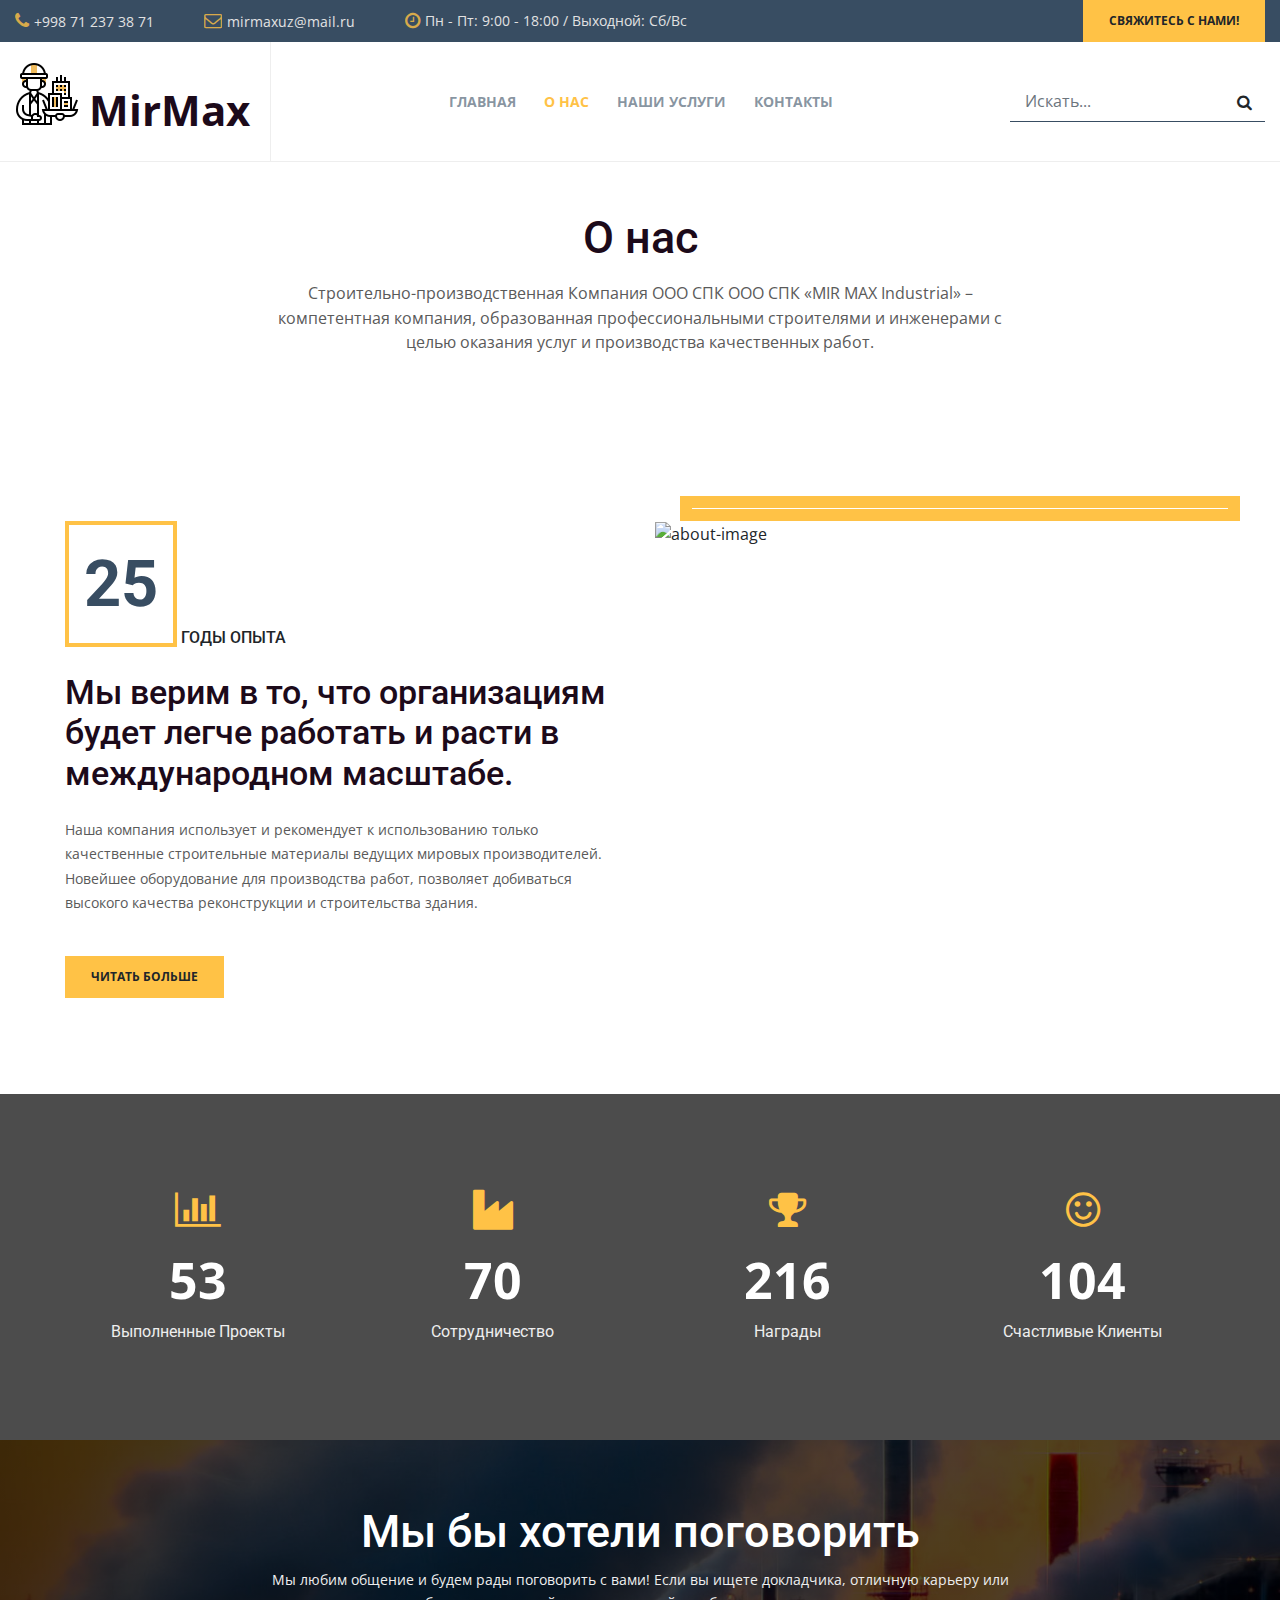
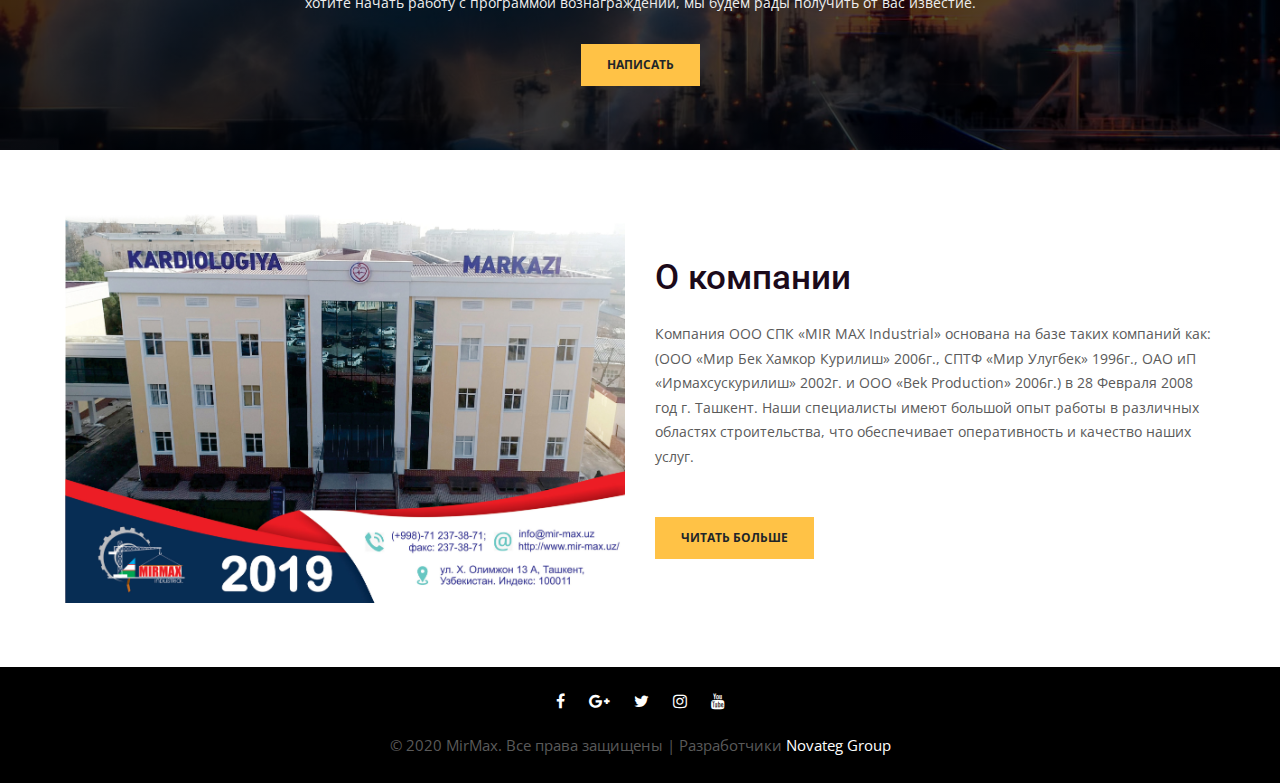
==== commit a9b9d46d: "Add files via upload" ====
--- a/about.html
+++ b/about.html
@@ -1,7 +1,4 @@
-<!--
-Author: W3layouts
-Author URL: http://w3layouts.com
--->
+
 <!doctype html>
 <html lang="en">
 
@@ -39,7 +36,7 @@
 									</li>
 									<li>
 										<span class="fa fa-envelope-o" aria-hidden="true"></span>
-										<a href="mailto:mirmaxuz@mail.ru">mirmaxuz</a>@mail.ru</a></li>
+										<a href="https://www.goldenpages.uz/company/?Id=78671">mirmaxuz@mail.ru</a></li>
 									<li class="mobile-none">
 										<span class="fa fa-clock-o" aria-hidden="true"></span>
 										<p>Пн - Пт: 9:00 - 18:00 / Выходной: Сб/Вс</p>
@@ -121,7 +118,7 @@
         </div>
         <div class="col-lg-6 history-info mt-lg-0 mt-5 pt-lg-0 pt-md-4">
           <div class="position-relative img-border">
-            <img src="assets/images/work.jpg" class="img-fluid video-popup-image" alt="about-image">
+            <img src="assets/images/workk.jpg" class="img-fluid video-popup-image" alt="about-image">
           </div>
         </div>
       </div>
@@ -320,7 +317,7 @@
     <div class="container py-lg-3">
         <div class="row align-items-center">
             <div class="col-md-6">
-               <img src="assets/images/work-4.jpg" class="img-fluid" alt="" />
+               <img src="assets/images/work-7.jpg" class="img-fluid" alt="" />
             </div>
             <div class="col-md-6 book-info mt-md-0 mt-4">
                 <h3 class="mb-md-4 mb-3">О компании</h3>
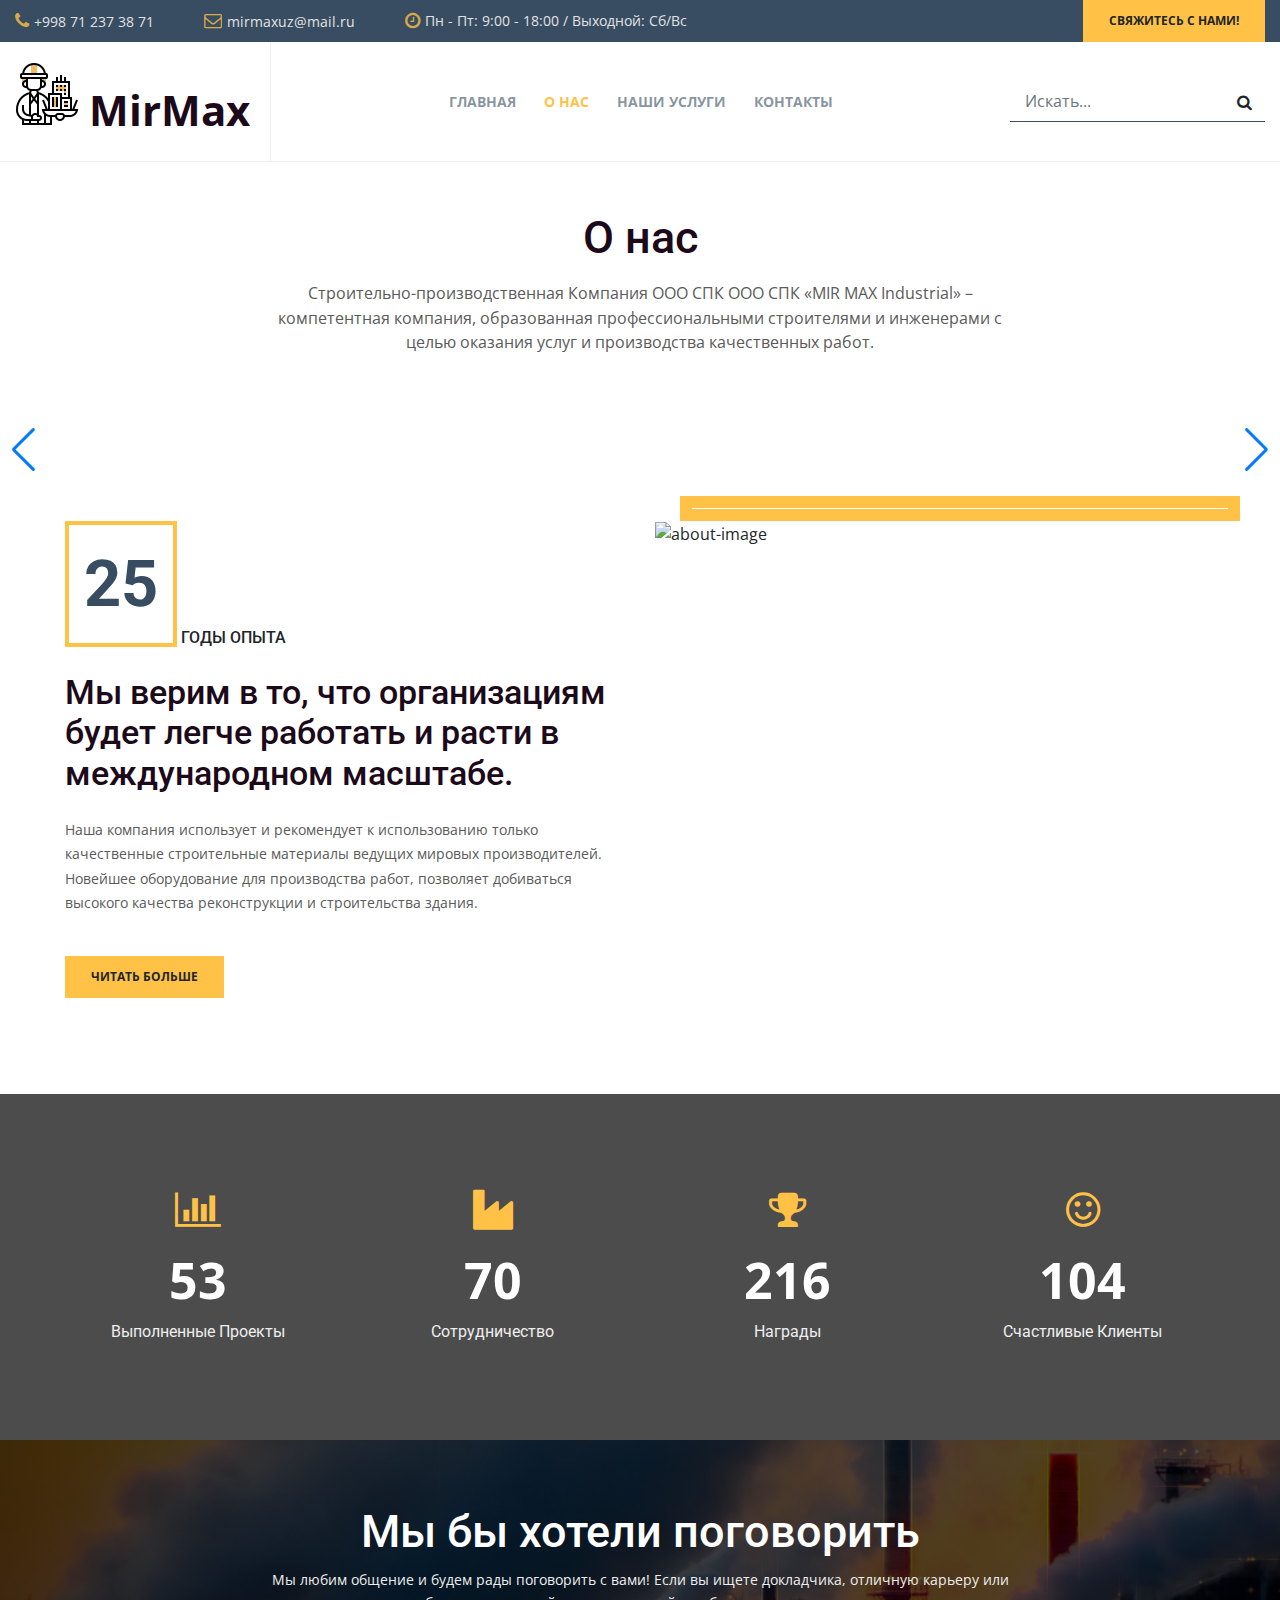
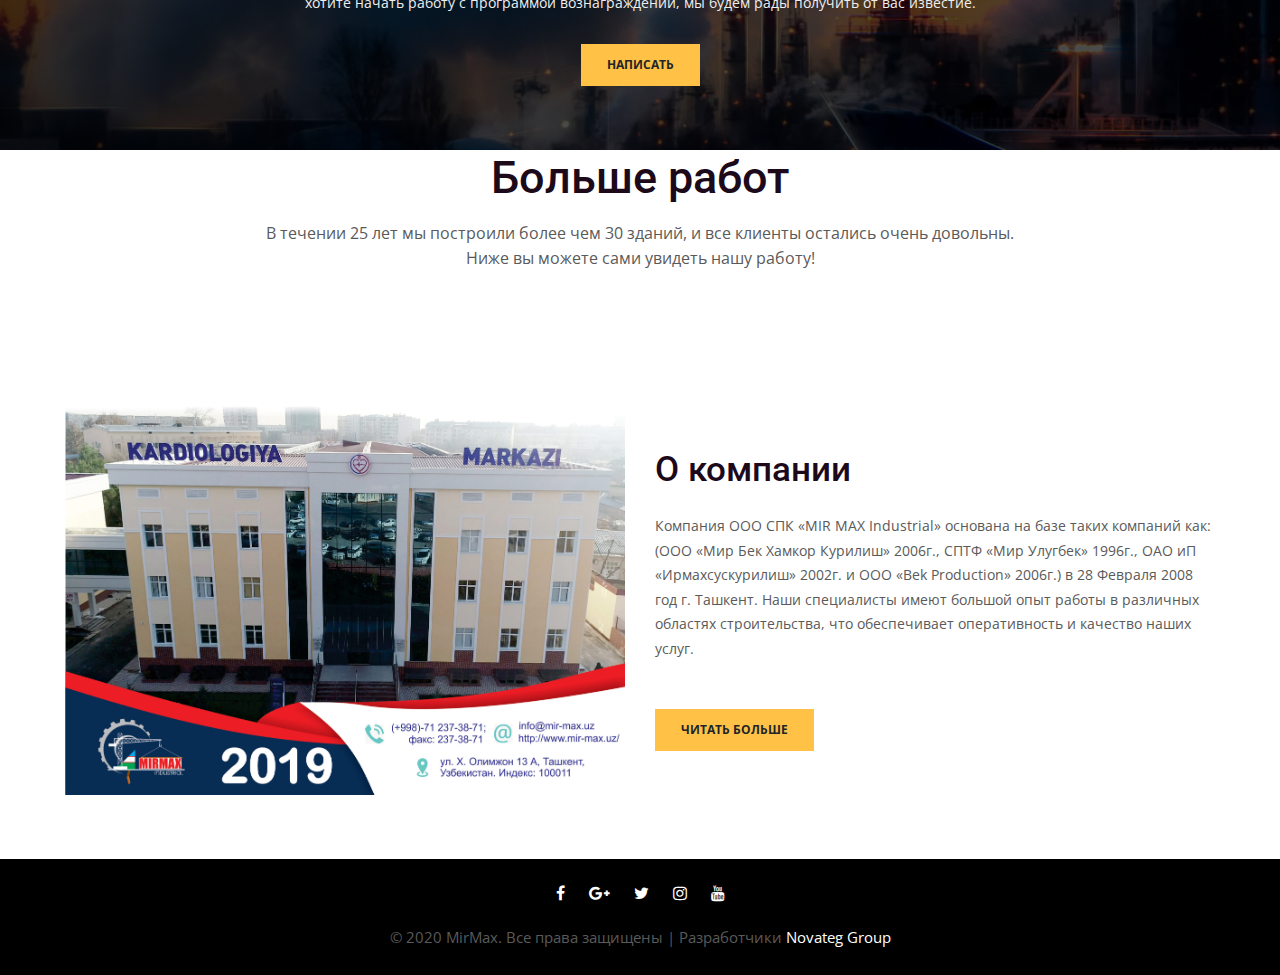
==== commit c58b51d4: "Add files via upload" ====
--- a/about.html
+++ b/about.html
@@ -11,6 +11,8 @@
 
   <!-- Template CSS -->
   <link rel="stylesheet" href="assets/css/style-starter.css">
+  <link rel="stylesheet" href="https://unpkg.com/swiper/swiper-bundle.min.css">
+
 
   <!-- web fonts -->
   <link href="//fonts.googleapis.com/css?family=Roboto:100,300,400,500,700,900&display=swap" rel="stylesheet">
@@ -296,23 +298,42 @@
 
   </div>
 </section>
-<!-- about -->
-<!-- <section class="w3l-about3 py-5">
-    <div class="container py-lg-3 mt-3">
-        <div class="row align-items-center">
-            <div class="col-md-6 book-info">
-                <h3 class="mb-md-4 mb-3">Design Projects</h3>
-                <p class="mb-md-5 mb-4">Lorem ipsum dolor, sit amet consectetur adipisicing elit. Et est repellendus illum harum quam nihil totam reprehenderit! Ut sed eveniet quos! Asperiores officia, repudiandae similique reiciendis, ab est magnam esse nesciunt ea fuga facere voluptatem.</p>
-                <a href="#URL" class="btn btn-primary theme-button">Read More</a>
-            </div>
-            <div class="col-md-6 mt-md-0 mt-4">
-               <img src="assets/images/mainslide3.jpg" class="img-fluid" alt="" />
-            </div>
-        </div>
-    </div>
-</section> -->
-<!-- //about -->
-<!-- about -->
+
+<div class="container">
+  <div class="header-section text-center">
+    <h3>Больше работ</h3>
+    <p class="mt-3 mb-5">В течении 25 лет мы построили более чем 30 зданий, и все клиенты остались очень довольны. Ниже вы можете сами увидеть нашу работу!</p>
+  </div>
+  <div class="swiper-container">
+    <!-- Additional required wrapper -->
+    <div class="swiper-wrapper">
+        <!-- Slides -->
+        <div class="swiper-slide"><img src="assets/images/18.jpg" alt="" class="img-fluid"></div>
+        <div class="swiper-slide"><img src="assets/images/19.jpg" alt="" class="img-fluid"></div>
+        <div class="swiper-slide"><img src="assets/images/20.jpg" alt="" class="img-fluid"></div>
+        <div class="swiper-slide"><img src="assets/images/21.jpg" alt="" class="img-fluid"></div>
+        <div class="swiper-slide"><img src="assets/images/22.jpg" alt="" class="img-fluid"></div>
+        <div class="swiper-slide"><img src="assets/images/23.jpg" alt="" class="img-fluid"></div>
+        <div class="swiper-slide"><img src="assets/images/24.jpg" alt="" class="img-fluid"></div>
+        <div class="swiper-slide"><img src="assets/images/25.jpg" alt="" class="img-fluid"></div>
+        <div class="swiper-slide"><img src="assets/images/26.jpg" alt="" class="img-fluid"></div>
+        <div class="swiper-slide"><img src="assets/images/27.jpg" alt="" class="img-fluid"></div>
+        <div class="swiper-slide"><img src="assets/images/28.jpg" alt="" class="img-fluid"></div>
+        <div class="swiper-slide"><img src="assets/images/29.jpg" alt="" class="img-fluid"></div>
+        <div class="swiper-slide"><img src="assets/images/30.jpg" alt="" class="img-fluid"></div>
+        <div class="swiper-slide"><img src="assets/images/31.jpg" alt="" class="img-fluid"></div>
+        <div class="swiper-slide"><img src="assets/images/32.jpg" alt="" class="img-fluid"></div>
+        <div class="swiper-slide"><img src="assets/images/33.jpg" alt="" class="img-fluid"></div>
+        <div class="swiper-slide"><img src="assets/images/34.jpg" alt="" class="img-fluid"></div>
+    </div>
+  
+    <!-- If we need navigation buttons -->
+    <div class="swiper-button-prev"></div>
+    <div class="swiper-button-next"></div>
+  
+  </div>
+</div>
+
 <section class="w3l-about3 py-5">
     <div class="container py-lg-3">
         <div class="row align-items-center">
@@ -331,61 +352,6 @@
 
 <!-- footer -->
 <footer class="w3l-footer-29-main" id="footer">
-  <!-- <div class="footer-29 py-5">
-    <div class="container pb-lg-3">
-      <div class="row footer-top-29">
-        <div class="col-lg-4 col-md-6 footer-list-29 footer-1 mt-md-4">
-          <h1 class="footer-logo"><a class="footer-logo mb-md-3 mb-2" href="#url"><img src="assets/images/logo-icon.png" alt="" />Factory</a></h1>
-          <p>Lorem ipsum dolor sit amet consectetur adipisicing elit. Iste mollitia deserunt repudiandae, ut minus assumenda architecto illum eaque
-            odio temporibus.</p>
-        </div>
-        <div class="col-lg-2 col-md-6 footer-list-29 footer-2 mt-5">
-          <h6 class="footer-title-29">Explore More</h6>
-          <ul>
-            <li><a href="#gallery.html">Gallery</a></li>
-            <li><a href="#blog.html">Blog</a></li>
-            <li><a href="#landing-single.html">Landing Page</a></li>
-            <li><a href="#url">Privacy Policy</a></li>
-            <li><a href="#url">Terms and conditions</a></li>
-          </ul>
-        </div>
-        <div class="col-lg-4 col-md-6 footer-list-29 footer-3 mt-5">
-          <div class="properties">
-            <h6 class="footer-title-29">Latest From Blog</h6>
-            <a class="d-grid twitter-feed" href="#blog-single.html">
-              <img src="assets/images/img4.jpg" class="img-fluid" alt="">
-              <p>Industrial Factory Luxury Residence in Forest<br>
-
-                <label class="small"><span class="fa fa-clock-o"></span> Jan 02, 2020</label>
-              </p>
-            </a>
-            <a class="d-grid twitter-feed" href="#blog-single.html">
-              <img src="assets/images/img6.jpg" class="img-fluid" alt="">
-              <p>Industrial Factory Luxury Residence in Forest<br>
-
-                <label class="small"><span class="fa fa-clock-o"></span> Feb 18, 2020</label></p>
-            </a>
-            <a class="d-grid twitter-feed" href="#blog-single.html">
-              <img src="assets/images/img8.jpg" class="img-fluid" alt="">
-              <p>Industrial Factory Luxury Residence in Forest<br>
-
-                <label class="small"><span class="fa fa-clock-o"></span> Apr 08, 2020</label></p>
-            </a>
-          </div>
-        </div>
-        <div class="col-lg-2 col-md-6 footer-list-29 footer-4 mt-5">
-          <h6 class="footer-title-29">Quick Links</h6>
-          <ul>
-            <li><a href="index.html">Home</a></li>
-            <li><a href="about.html">About</a></li>
-            <li><a href="services.html">Services</a></li>
-            <li><a href="#blog.html"> Blog</a></li>
-            <li><a href="contact.html">Contact</a></li>
-          </ul>
-        </div>
-      </div>
-    </div>
-  </div> -->
   <div id="footers14-block" class="py-3">
     <div class="container">
       <div class="footers14-bottom text-center">
@@ -533,6 +499,37 @@
     })
   })
 </script>
+<script src="https://unpkg.com/swiper/swiper-bundle.min.js"></script>
+
+<script>
+  var mySwiper = new Swiper('.swiper-container', {
+  // Optional parameters
+  direction: 'horizontal',
+  loop: true,
+
+  // If we need pagination
+  pagination: {
+    el: '.swiper-pagination',
+  },
+
+  // Navigation arrows
+  navigation: {
+    nextEl: '.swiper-button-next',
+    prevEl: '.swiper-button-prev',
+  },
+
+  // And if we need scrollbar
+  scrollbar: {
+    el: '.swiper-scrollbar',
+  },
+})
+
+var mySwiper = new Swiper('.swiper-container', {
+  autoplay: {
+    delay: 3000,
+  },
+});
+</script>
 <!-- //for blog carousel slider -->
 
 <!-- disable body scroll which navbar is in active -->
